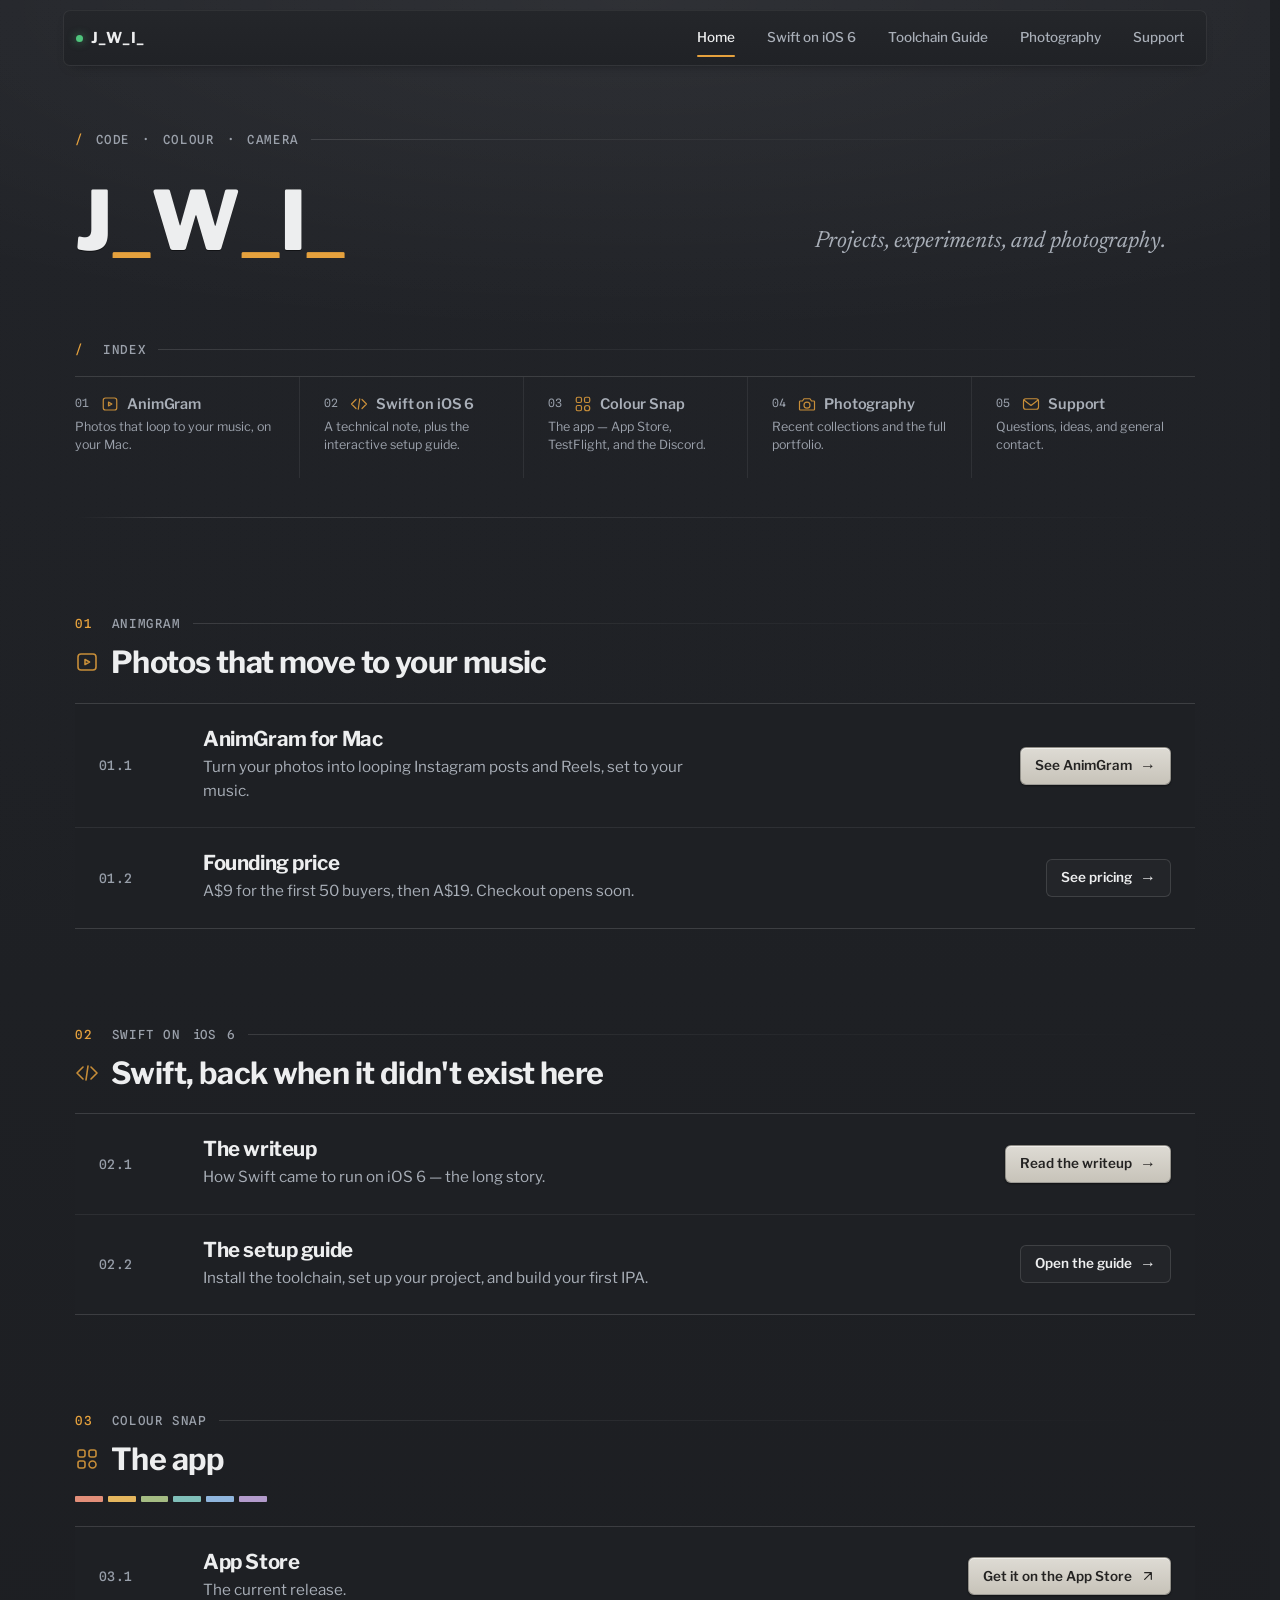
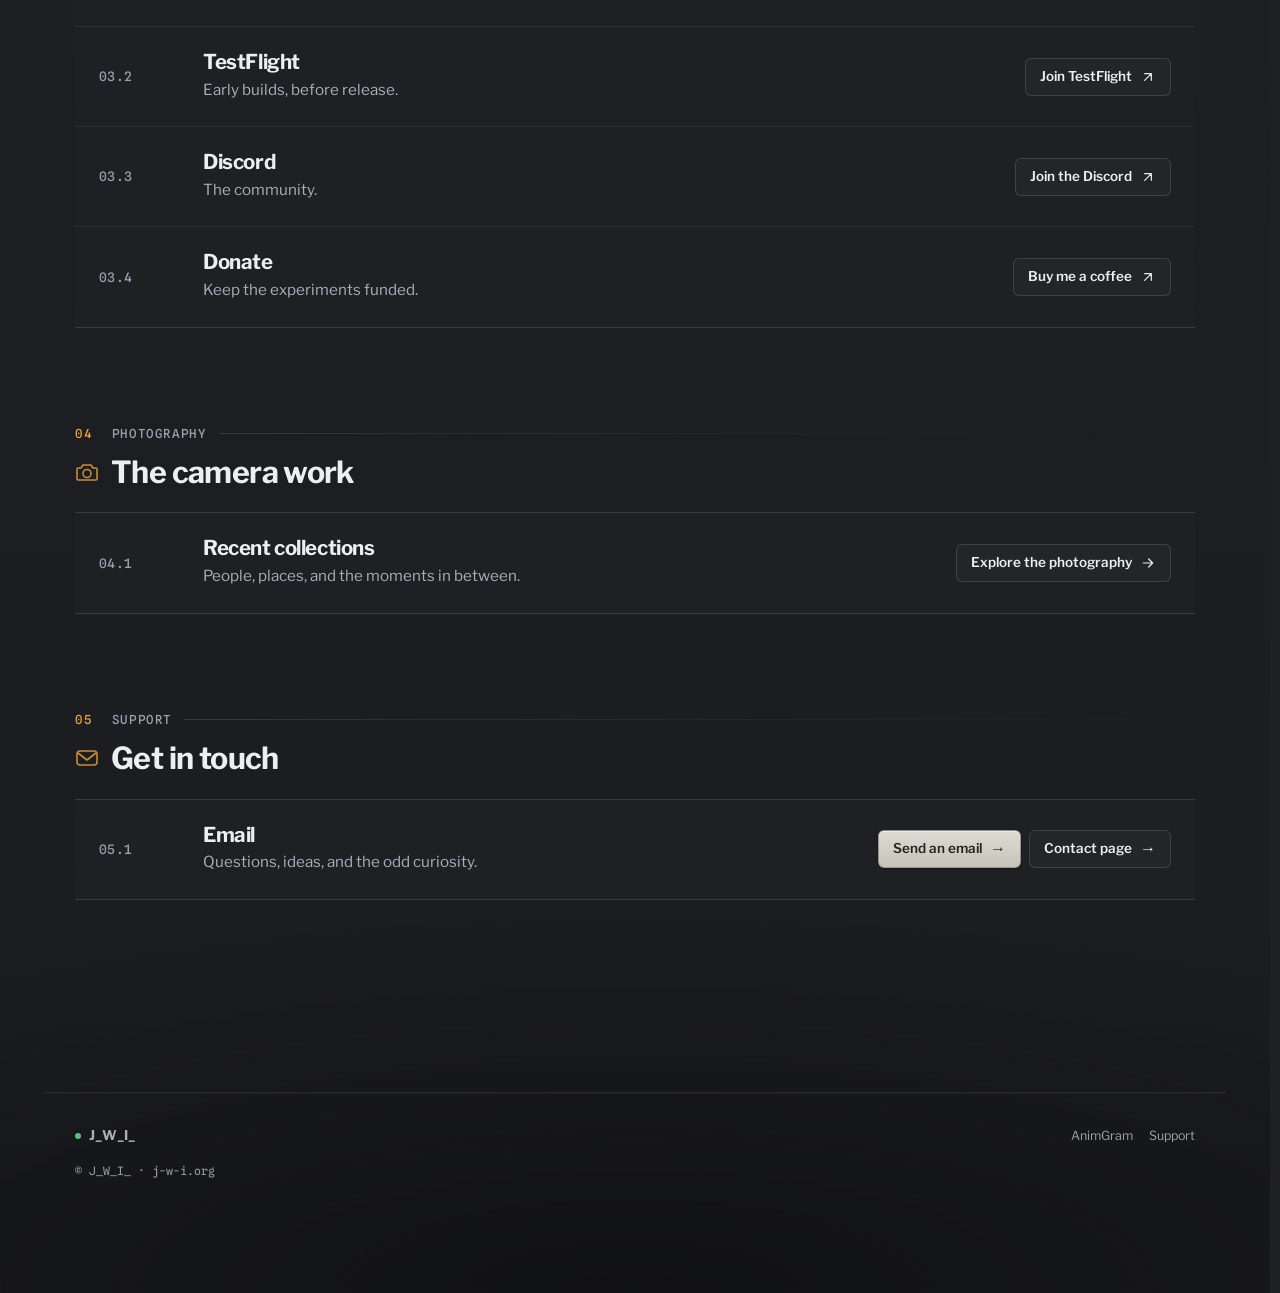
==== index.html @ 4fba9adb "Home: AnimGram leads the page (section 01, index strip, footer link); icons for home index, section " ====
<!DOCTYPE html>
<html lang="en">
<head>
  <meta charset="UTF-8">
  <meta name="viewport" content="width=device-width, initial-scale=1.0">
  <title>J_W_I_ — Projects, experiments, and photography</title>
  <meta name="description" content="J_W_I_ — projects, experiments, and photography. AnimGram, Swift on iOS 6, Colour Snap, and more.">
  <link rel="icon" href="assets/favicon.svg" type="image/svg+xml">
  <link rel="canonical" href="https://j-w-i.org/">
  <meta name="theme-color" content="#1e2024">
  <meta property="og:type" content="website">
  <meta property="og:site_name" content="J_W_I_">
  <meta property="og:title" content="J_W_I_ — Projects, experiments, and photography">
  <meta property="og:description" content="AnimGram, Swift on iOS 6, Colour Snap, and the camera work.">
  <meta property="og:url" content="https://j-w-i.org/">
  <meta name="twitter:card" content="summary">
  <meta name="twitter:title" content="J_W_I_ — Projects, experiments, and photography">
  <meta name="twitter:description" content="AnimGram, Swift on iOS 6, Colour Snap, and the camera work.">
  <link rel="preconnect" href="https://fonts.googleapis.com">
  <link rel="preconnect" href="https://fonts.gstatic.com" crossorigin>
  <link href="https://fonts.googleapis.com/css2?family=Libre+Franklin:wght@400;500;600;700;800&family=Newsreader:ital,opsz,wght@0,6..72,400;0,6..72,500;0,6..72,600;1,6..72,400&family=Spline+Sans+Mono:wght@400;500;600&display=swap" rel="stylesheet">
  <link rel="stylesheet" href="styles.css">
  <script src="site.js" defer></script>
</head>
<body class="page-dark page-home">
  <a class="skip-link" href="#main">Skip to content</a>
  <header class="masthead">
    <div class="mast-inner">
      <a class="brand" href="index.html"><span class="dot" aria-hidden="true"></span>J_W_I_</a>
      <nav class="nav" aria-label="Primary">
        <a href="index.html" aria-current="page">Home</a>
        <a href="swiftios6.html">Swift on iOS 6</a>
        <a href="swiftonios6guidepart1.html" aria-label="Toolchain Guide"><span class="nav-full">Toolchain Guide</span><span class="nav-short" aria-hidden="true">Guide</span></a>
        <a href="photography.html">Photography</a>
        <a href="support.html">Support</a>
      </nav>
    </div>
  </header>

  <main class="container" id="main">

    <section class="hero" aria-label="Introduction">
      <p class="hero-caption kicker reveal"><span class="tick" aria-hidden="true">/</span>Code <span aria-hidden="true">·</span> Colour <span aria-hidden="true">·</span> Camera</p>
      <div>
        <h1 class="hero-name" aria-label="J_W_I_"><span class="hero-glyph" aria-hidden="true">J</span><span class="hero-glyph u" aria-hidden="true">_</span><span class="hero-glyph" aria-hidden="true">W</span><span class="hero-glyph u" aria-hidden="true">_</span><span class="hero-glyph" aria-hidden="true">I</span><span class="hero-glyph u" aria-hidden="true">_</span></h1>
        <p class="hero-tagline reveal" data-delay="1">Projects, experiments, and photography.</p>
      </div>

      <nav class="toc" aria-label="On this page">
        <p class="kicker toc-title"><span class="tick" aria-hidden="true">/</span>Index</p>
        <div class="toc-list">
          <a href="#animgram">
            <span class="n">01</span>
            <span class="t"><svg class="index-icon" aria-hidden="true" focusable="false" width="18" height="18" viewBox="0 0 24 24" fill="none" stroke="currentColor" stroke-width="1.6" stroke-linecap="round" stroke-linejoin="round"><rect x="3" y="4" width="18" height="16" rx="3"/><path d="m10 9.5 4.5 2.5-4.5 2.5Z"/></svg>AnimGram</span>
            <span class="d">Photos that loop to your music, on your Mac.</span>
          </a>
          <a href="#swift">
            <span class="n">02</span>
            <span class="t"><svg class="index-icon" aria-hidden="true" focusable="false" width="18" height="18" viewBox="0 0 24 24" fill="none" stroke="currentColor" stroke-width="1.6" stroke-linecap="round" stroke-linejoin="round"><path d="m8 6-6 6 6 6m8-12 6 6-6 6m-3-13-2 14"/></svg>Swift on iOS 6</span>
            <span class="d">A technical note, plus the interactive setup guide.</span>
          </a>
          <a href="#snap">
            <span class="n">03</span>
            <span class="t"><svg class="index-icon" aria-hidden="true" focusable="false" width="18" height="18" viewBox="0 0 24 24" fill="none" stroke="currentColor" stroke-width="1.6" stroke-linecap="round" stroke-linejoin="round"><rect x="3" y="3" width="7" height="7" rx="2"/><rect x="14" y="3" width="7" height="7" rx="2"/><rect x="3" y="14" width="7" height="7" rx="2"/><circle cx="17.5" cy="17.5" r="3.5"/></svg>Colour Snap</span>
            <span class="d">The app — App Store, TestFlight, and the Discord.</span>
          </a>
          <a href="#photo">
            <span class="n">04</span>
            <span class="t"><svg class="index-icon" aria-hidden="true" focusable="false" width="18" height="18" viewBox="0 0 24 24" fill="none" stroke="currentColor" stroke-width="1.6" stroke-linecap="round" stroke-linejoin="round"><path d="M8 5 6 8H3a1 1 0 0 0-1 1v10a1 1 0 0 0 1 1h18a1 1 0 0 0 1-1V9a1 1 0 0 0-1-1h-3l-2-3Z"/><circle cx="12" cy="13.5" r="4"/></svg>Photography</span>
            <span class="d">Recent collections and the full portfolio.</span>
          </a>
          <a href="#support">
            <span class="n">05</span>
            <span class="t"><svg class="index-icon" aria-hidden="true" focusable="false" width="18" height="18" viewBox="0 0 24 24" fill="none" stroke="currentColor" stroke-width="1.6" stroke-linecap="round" stroke-linejoin="round"><rect x="2" y="5" width="20" height="14" rx="3"/><path d="m3 7 9 7 9-7"/></svg>Support</span>
            <span class="d">Questions, ideas, and general contact.</span>
          </a>
        </div>
      </nav>
    </section>

    <section class="section" id="animgram">
      <div class="section-head home-arrival">
        <span class="kicker"><span class="tick" aria-hidden="true">01</span>AnimGram</span>
        <h2 class="section-title"><svg class="section-icon" aria-hidden="true" focusable="false" width="24" height="24" viewBox="0 0 24 24" fill="none" stroke="currentColor" stroke-width="1.6" stroke-linecap="round" stroke-linejoin="round"><rect x="3" y="4" width="18" height="16" rx="3"/><path d="m10 9.5 4.5 2.5-4.5 2.5Z"/></svg>Photos that move to your music</h2>
      </div>
      <div class="index">
        <div class="index-row fade-io">
          <span class="index-num" aria-hidden="true">01.1</span>
          <div>
            <h3 class="index-title">AnimGram for Mac</h3>
            <p class="index-desc">Turn your photos into looping Instagram posts and Reels, set to your music.</p>
          </div>
          <div class="index-links">
            <a class="btn btn-primary" href="animgram/"><span class="btn-label">See AnimGram</span><span class="action-arrow" aria-hidden="true">→</span></a>
          </div>
        </div>
        <div class="index-row fade-io">
          <span class="index-num" aria-hidden="true">01.2</span>
          <div>
            <h3 class="index-title">Founding price</h3>
            <p class="index-desc">A$9 for the first 50 buyers, then A$19. Checkout opens soon.</p>
          </div>
          <div class="index-links">
            <a class="btn btn-ghost" href="animgram/#price"><span class="btn-label">See pricing</span><span class="action-arrow" aria-hidden="true">→</span></a>
          </div>
        </div>
      </div>
    </section>

    <section class="section" id="swift">
      <div class="section-head home-arrival">
        <span class="kicker"><span class="tick" aria-hidden="true">02</span>Swift on <span class="lc">iOS</span> 6</span>
        <h2 class="section-title"><svg class="section-icon" aria-hidden="true" focusable="false" width="24" height="24" viewBox="0 0 24 24" fill="none" stroke="currentColor" stroke-width="1.6" stroke-linecap="round" stroke-linejoin="round"><path d="m8 6-6 6 6 6m8-12 6 6-6 6m-3-13-2 14"/></svg>Swift, back when it didn't exist here</h2>
      </div>
      <div class="index">
        <div class="index-row fade-io">
          <span class="index-num" aria-hidden="true">02.1</span>
          <div>
            <h3 class="index-title">The writeup</h3>
            <p class="index-desc">How Swift came to run on iOS 6 — the long story.</p>
          </div>
          <div class="index-links">
            <a class="btn btn-primary" href="swiftios6.html"><span class="btn-label">Read the writeup</span><span class="action-arrow" aria-hidden="true">→</span></a>
          </div>
        </div>
        <div class="index-row fade-io">
          <span class="index-num" aria-hidden="true">02.2</span>
          <div>
            <h3 class="index-title">The setup guide</h3>
            <p class="index-desc">Install the toolchain, set up your project, and build your first IPA.</p>
          </div>
          <div class="index-links">
            <a class="btn btn-ghost" href="swiftonios6guidepart1.html"><span class="btn-label">Open the guide</span><span class="action-arrow" aria-hidden="true">→</span></a>
          </div>
        </div>
      </div>
    </section>

    <section class="section" id="snap">
      <div class="section-head home-arrival">
        <span class="kicker"><span class="tick" aria-hidden="true">03</span>Colour Snap</span>
        <h2 class="section-title"><svg class="section-icon" aria-hidden="true" focusable="false" width="24" height="24" viewBox="0 0 24 24" fill="none" stroke="currentColor" stroke-width="1.6" stroke-linecap="round" stroke-linejoin="round"><rect x="3" y="3" width="7" height="7" rx="2"/><rect x="14" y="3" width="7" height="7" rx="2"/><rect x="3" y="14" width="7" height="7" rx="2"/><circle cx="17.5" cy="17.5" r="3.5"/></svg>The app</h2>
        <div class="colour-study" aria-hidden="true"><span></span><span></span><span></span><span></span><span></span><span></span></div>
      </div>
      <div class="index">
        <div class="index-row fade-io">
          <span class="index-num" aria-hidden="true">03.1</span>
          <div>
            <h3 class="index-title">App Store</h3>
            <p class="index-desc">The current release.</p>
          </div>
          <div class="index-links">
            <a class="btn btn-primary" href="https://apps.apple.com/us/app/colour-snap/id6747701369" target="_blank" rel="noopener"><span class="btn-label">Get it on the App Store</span><svg class="action-arrow" aria-hidden="true" focusable="false" width="16" height="16" viewBox="0 0 24 24" fill="none" stroke="currentColor" stroke-width="1.8" stroke-linecap="round" stroke-linejoin="round"><path d="M7 17 17 7M7 7h10v10"/></svg></a>
          </div>
        </div>
        <div class="index-row fade-io">
          <span class="index-num" aria-hidden="true">03.2</span>
          <div>
            <h3 class="index-title">TestFlight</h3>
            <p class="index-desc">Early builds, before release.</p>
          </div>
          <div class="index-links">
            <a class="btn btn-ghost" href="https://testflight.apple.com/join/xKY2rMdC" target="_blank" rel="noopener"><span class="btn-label">Join TestFlight</span><svg class="action-arrow" aria-hidden="true" focusable="false" width="16" height="16" viewBox="0 0 24 24" fill="none" stroke="currentColor" stroke-width="1.8" stroke-linecap="round" stroke-linejoin="round"><path d="M7 17 17 7M7 7h10v10"/></svg></a>
          </div>
        </div>
        <div class="index-row fade-io">
          <span class="index-num" aria-hidden="true">03.3</span>
          <div>
            <h3 class="index-title">Discord</h3>
            <p class="index-desc">The community.</p>
          </div>
          <div class="index-links">
            <a class="btn btn-ghost" href="https://discord.gg/uKdgNmTAnP" target="_blank" rel="noopener"><span class="btn-label">Join the Discord</span><svg class="action-arrow" aria-hidden="true" focusable="false" width="16" height="16" viewBox="0 0 24 24" fill="none" stroke="currentColor" stroke-width="1.8" stroke-linecap="round" stroke-linejoin="round"><path d="M7 17 17 7M7 7h10v10"/></svg></a>
          </div>
        </div>
        <div class="index-row fade-io">
          <span class="index-num" aria-hidden="true">03.4</span>
          <div>
            <h3 class="index-title">Donate</h3>
            <p class="index-desc">Keep the experiments funded.</p>
          </div>
          <div class="index-links">
            <a class="btn btn-ghost" href="https://ko-fi.com/jwi" target="_blank" rel="noopener"><span class="btn-label">Buy me a coffee</span><svg class="action-arrow" aria-hidden="true" focusable="false" width="16" height="16" viewBox="0 0 24 24" fill="none" stroke="currentColor" stroke-width="1.8" stroke-linecap="round" stroke-linejoin="round"><path d="M7 17 17 7M7 7h10v10"/></svg></a>
          </div>
        </div>
      </div>
    </section>

    <section class="section" id="photo">
      <div class="section-head home-arrival">
        <span class="kicker"><span class="tick" aria-hidden="true">04</span>Photography</span>
        <h2 class="section-title"><svg class="section-icon" aria-hidden="true" focusable="false" width="24" height="24" viewBox="0 0 24 24" fill="none" stroke="currentColor" stroke-width="1.6" stroke-linecap="round" stroke-linejoin="round"><path d="M8 5 6 8H3a1 1 0 0 0-1 1v10a1 1 0 0 0 1 1h18a1 1 0 0 0 1-1V9a1 1 0 0 0-1-1h-3l-2-3Z"/><circle cx="12" cy="13.5" r="4"/></svg>The camera work</h2>
      </div>
      <div class="index">
        <div class="index-row fade-io">
          <span class="index-num" aria-hidden="true">04.1</span>
          <div>
            <h3 class="index-title">Recent collections</h3>
            <p class="index-desc">People, places, and the moments in between.</p>
          </div>
          <div class="index-links">
            <a class="btn btn-ghost" href="photography.html"><span class="btn-label">Explore the photography</span><svg class="action-arrow" aria-hidden="true" focusable="false" width="16" height="16" viewBox="0 0 24 24" fill="none" stroke="currentColor" stroke-width="1.8" stroke-linecap="round" stroke-linejoin="round"><path d="M5 12h14m-6-6 6 6-6 6"/></svg></a>
          </div>
        </div>
      </div>
    </section>

    <section class="section" id="support">
      <div class="section-head home-arrival">
        <span class="kicker"><span class="tick" aria-hidden="true">05</span>Support</span>
        <h2 class="section-title"><svg class="section-icon" aria-hidden="true" focusable="false" width="24" height="24" viewBox="0 0 24 24" fill="none" stroke="currentColor" stroke-width="1.6" stroke-linecap="round" stroke-linejoin="round"><rect x="2" y="5" width="20" height="14" rx="3"/><path d="m3 7 9 7 9-7"/></svg>Get in touch</h2>
      </div>
      <div class="index">
        <div class="index-row fade-io">
          <span class="index-num" aria-hidden="true">05.1</span>
          <div>
            <h3 class="index-title">Email</h3>
            <p class="index-desc">Questions, ideas, and the odd curiosity.</p>
          </div>
          <div class="index-links">
            <a class="btn btn-primary" href="mailto:jwideveloper@icloud.com"><span class="btn-label">Send an email</span><span class="action-arrow" aria-hidden="true">→</span></a>
            <a class="btn btn-ghost" href="support.html"><span class="btn-label">Contact page</span><span class="action-arrow" aria-hidden="true">→</span></a>
          </div>
        </div>
      </div>
    </section>

  </main>

  <footer class="site-foot">
    <div class="container foot-inner home-arrival">
      <a class="foot-brand" href="index.html"><span class="dot" aria-hidden="true"></span>J_W_I_</a>
      <span class="foot-links">
        <a href="animgram/">AnimGram</a>
        <a href="support.html">Support</a>
      </span>
      <span class="foot-copy">© J_W_I_ · j-w-i.org</span>
    </div>
  </footer>
</body>
</html>
---- styles.css ----
/* ============================================================
   J_W_I_ — "Softly-lit graphite" design system
   A physical-but-contemporary interface language: matte
   machined surfaces under a single soft top light, one warm
   accent, quiet steel links, and a dark warm "sheet" material for long reading.
   Depth comes from light logic, not texture cosplay.
   ============================================================ */

/* ----------------------------- tokens ----------------------------- */
:root {
  /* the site is dark-only: declare it so the UA paints native scrollbars,
     form controls, placeholder text and the canvas dark instead of light */
  color-scheme: dark;

  /* materials — warm graphite chassis */
  --bg-0: #17181b;        /* deepest: code screens */
  --bg-1: #1e2024;        /* page background */
  --surface-0: #24262b;   /* raised panel */
  --surface-1: #2a2d33;   /* raised + hover */
  --surface-2: #31353c;   /* raised, strong hover */
  --inset-0: #1a1b1f;     /* recessed well */

  /* dark warm sheet (reading material) */
  --sheet: #262329;
  --sheet-hi: #2b2830;
  --sheet-ink: #e9e6de;
  --sheet-ink-soft: #aaa49a;
  --sheet-ink-faint: #948e84;
  --sheet-line: rgba(255, 255, 255, 0.08);

  /* lines & grooves */
  --line: rgba(255, 255, 255, 0.07);
  --line-strong: rgba(255, 255, 255, 0.13);
  --edge-hi: rgba(255, 255, 255, 0.055);  /* machined top edge */
  --edge-hi-strong: rgba(255, 255, 255, 0.1);

  /* ink */
  --ink-0: #edeeef;
  --ink-1: #a9afb8;
  --ink-2: #9ba1ab;
  --ink-3: #989faa;

  /* accents */
  --accent: #e5a13d;
  --accent-hi: #f0b45c;
  --accent-lo: #c9862a;
  --accent-ink: #221503;
  --accent-dim: rgba(229, 161, 61, 0.14);

  /* Cool steel for links and focus; warm silver for the main action. */
  --blue: #9aaec3;
  --blue-hi: #bbc8d6;
  --blue-lo: #8198b0;
  --blue-ink: #132338;
  --blue-dim: rgba(154, 174, 195, 0.13);
  --blue-line: rgba(154, 174, 195, 0.32);
  --action: #c7c3b9;
  --action-hi: #dedbd4;
  --action-hover: #eeeae3;
  --action-lo: #b1aca2;
  --action-ink: #242322;

  --green: #4fc47c;
  --green-dim: rgba(79, 196, 124, 0.16);
  --green-ink: #0d2314;
  --red: #e05a52;

  /* code tokens */
  --tok: #c9ced6;
  --tok-kw: #e58b5a;
  --tok-type: #8cb8e8;
  --tok-str: #a6c78b;
  --tok-num: #d9b36a;
  --tok-com: #7c8798;

  /* elevation — one light source, from above. Shadows stay tight and grounded:
     a 1px contact shadow for edge definition, plus one soft ambient shadow for
     the few surfaces that genuinely float. No coloured halos. */
  --elev-1:
    inset 0 1px 0 var(--edge-hi),
    0 1px 2px rgba(0, 0, 0, 0.38);
  --elev-2:
    inset 0 1px 0 var(--edge-hi-strong),
    0 1px 2px rgba(0, 0, 0, 0.45),
    0 12px 28px -18px rgba(0, 0, 0, 0.75);
  --press:
    inset 0 2px 5px rgba(0, 0, 0, 0.5),
    inset 0 -1px 0 rgba(255, 255, 255, 0.03);
  --inset-1:
    inset 0 2px 8px rgba(0, 0, 0, 0.45),
    inset 0 -1px 0 rgba(255, 255, 255, 0.04);
  --inset-screen:
    inset 0 2px 10px rgba(0, 0, 0, 0.6),
    inset 0 0 0 1px rgba(255, 255, 255, 0.04),
    0 1px 0 rgba(255, 255, 255, 0.05);
  --shadow-sheet:
    inset 0 1px 0 rgba(255, 255, 255, 0.05),
    0 1px 2px rgba(0, 0, 0, 0.4),
    0 28px 60px -28px rgba(0, 0, 0, 0.8);
  --elev-3:
    inset 0 1px 0 var(--edge-hi-strong),
    0 1px 3px rgba(0, 0, 0, 0.5),
    0 32px 64px -28px rgba(0, 0, 0, 0.82);

  /* a hairline that dissolves to the right — ties a legend to its section
     without drawing a hard rule across the whole page */
  --rule-fade: linear-gradient(90deg, var(--line-strong) 0, var(--line) 24%, rgba(255, 255, 255, 0) 100%);

  /* radii — a tight, deliberate scale. Controls and cards sit at 6, containers
     at 8–10, and only the reading sheet and the lightbox earn 12. Nothing is a
     pill and nothing rounds merely to feel friendly; the geometry is meant to
     read as machined stock with softened edges, not as bubbles. */
  --r-s: 4px;        /* ticks, chips, inline code */
  --r-m: 6px;        /* cards, controls, list frames, code figures */
  --r-l: 10px;       /* large panels */
  --r-xl: 12px;      /* the reading sheet, the lightbox */
  --r-control: 6px;  /* the working control radius */

  /* type */
  --font-display: "Libre Franklin", "Helvetica Neue", Helvetica, Arial, sans-serif;
  --font-body: "Libre Franklin", "Helvetica Neue", Helvetica, Arial, sans-serif;
  --font-serif: "Newsreader", "Iowan Old Style", Georgia, serif;
  --font-mono: "Spline Sans Mono", Menlo, Consolas, "Liberation Mono", monospace;

  /* scale (rem) — the display sizes are deliberately restrained: hierarchy here
     comes from weight, tracking and position as much as from size, and a page
     of oversized headings is the fastest way to look generated. */
  --t-xs: 0.78rem;   /* 12.5 labels */
  --t-sm: 0.85rem;   /* 13.5 */
  --t-md: 0.95rem;   /* 15.2 */
  --t-lg: 1.08rem;   /* 17.3 */
  --t-xl: 1.25rem;   /* 20 lede */
  --t-2xl: 1.7rem;   /* 27.2 section title */
  --t-3xl: 2.2rem;   /* 35.2 */
  --t-4xl: 2.9rem;   /* 46.4 page title */
  --t-display: clamp(3.2rem, 7.4vw, 5.1rem);  /* wordmark */

  /* tracking — the floor is -0.04em */
  --track-display: -0.038em;
  --track-title: -0.02em;
  --track-label: 0.13em;

  /* control geometry — one height and one radius for every working control
     (28px is the macOS "small" control size, used for the code-bar copy) */
  --h-control: 38px;
  --h-control-sm: 28px;

  /* spacing */
  --s-1: 4px;
  --s-2: 8px;
  --s-3: 12px;
  --s-4: 16px;
  --s-5: 24px;
  --s-6: 32px;
  --s-7: 48px;
  --s-8: 64px;
  --s-9: 96px;

  /* layout */
  --w-max: 1120px;
  --w-prose: 68ch;
  --w-prose-narrow: 60ch;
  --pad: clamp(20px, 5vw, 44px);
  --mast-h: 71px; /* site.js measures the fractional header height + resting
                    top margin, so the fixed guide meets the header exactly. */

  /* motion — expo-out: quick to leave, long soft settle. One authored curve,
     plus a fast duration for anything that answers a pointer. */
  --ease: cubic-bezier(0.16, 1, 0.3, 1);
  --ease-in-out: cubic-bezier(0.65, 0, 0.35, 1);
  --t-press: 90ms;
  --t-fast: 140ms;
  --t-med: 240ms;
  --t-slow: 460ms;
}

/* ----------------------------- base ----------------------------- */
*,
*::before,
*::after {
  box-sizing: border-box;
}

html {
  scroll-behavior: smooth;
  /* A scrollable article and a locked guide use the same viewport width. */
  scrollbar-gutter: stable;
  -webkit-text-size-adjust: 100%;
  /* The page's own scrollbar is part of the surface too — same graphite thumb
     as the code screens, inset so it reads as a groove rather than a slab.
     (The UA default belongs to no design system.) */
  scrollbar-width: thin;
  scrollbar-color: var(--surface-2) transparent;
}

html::-webkit-scrollbar {
  width: 12px;
  height: 12px;
}

html::-webkit-scrollbar-track {
  background: transparent;
}

html::-webkit-scrollbar-thumb {
  background: var(--surface-2);
  background-clip: padding-box;
  border: 3px solid transparent;
  border-radius: 99px;
}

html::-webkit-scrollbar-thumb:hover {
  background: #3d424b;
  background-clip: padding-box;
}

body {
  margin: 0;
  padding: 0 var(--pad) clamp(48px, 7vw, 80px);
  font-family: var(--font-body);
  font-size: 16px;
  line-height: 1.6;
  color: var(--ink-0);
  background:
    radial-gradient(120% 480px at 50% 0%, rgba(255, 255, 255, 0.06), rgba(255, 255, 255, 0) 70%),
    radial-gradient(140% 560px at 50% 100%, rgba(0, 0, 0, 0.4), rgba(0, 0, 0, 0) 70%),
    linear-gradient(180deg, #222429 0%, var(--bg-1) 34%, #1b1c20 100%);
  background-color: var(--bg-1);
  /* a column that fills the viewport so the footer ends at the bottom edge on
     short pages instead of floating above a band of empty background */
  display: flex;
  flex-direction: column;
  min-height: 100vh;
  -webkit-font-smoothing: antialiased;
  text-rendering: optimizeLegibility;
  caret-color: var(--accent);
}

.masthead,
footer.site-foot {
  flex: none;
}

main {
  flex: 1 0 auto;
}

/* fine brushed grain — barely there, fixed with the body */
body::before {
  content: "";
  position: fixed;
  inset: 0;
  z-index: 0;
  pointer-events: none;
  opacity: 0.45;
  background: repeating-linear-gradient(90deg,
    rgba(255, 255, 255, 0.008) 0,
    rgba(255, 255, 255, 0.008) 1px,
    transparent 1px,
    transparent 3px);
}

main,
footer.site-foot {
  position: relative;
  z-index: 1;
}

::selection {
  background: rgba(229, 161, 61, 0.32);
  color: #fff;
}

a {
  color: var(--accent-hi);
  text-decoration: none;
  /* browser surfaces: when a link does carry an underline it is set against
     the type instead of left at the UA's default offset/thickness */
  text-underline-offset: 0.18em;
  text-decoration-thickness: 0.06em;
  transition:
    color var(--t-fast) var(--ease),
    text-decoration-color var(--t-fast) var(--ease);
}

a:hover {
  color: var(--accent);
}

:focus-visible {
  outline: 2px solid var(--blue);
  outline-offset: 2px;
}

/* Keyboard bypass block: the masthead puts four links ahead of every page's
   content, so the first Tab offers a way past them (WCAG 2.4.1). Hidden until
   focused, then it rides above the sticky masthead. */
.skip-link {
  position: fixed;
  top: 8px;
  left: 50%;
  z-index: 60;                     /* over .masthead (50) */
  display: inline-flex;
  align-items: center;
  min-height: var(--h-control);
  padding: 0 14px;
  font-family: var(--font-display);
  font-size: 13.5px;
  font-weight: 600;
  color: var(--blue-ink);
  background: linear-gradient(180deg, var(--blue-hi), var(--blue));
  border: 1px solid rgba(19, 35, 56, 0.35);
  border-radius: var(--r-control);
  box-shadow: 0 8px 20px -10px rgba(0, 0, 0, 0.7);
  transform: translate(-50%, -180%);
  transition: transform var(--t-med) var(--ease);
}

.skip-link:focus {
  transform: translate(-50%, 0);
}

h1, h2, h3, h4 {
  font-family: var(--font-display);
  font-weight: 700;
  line-height: 1.12;
  letter-spacing: var(--track-title);
  margin: 0;
  text-wrap: balance;
}

/* Instrument numerals. Every number on the site — index rows, step badges,
   progress, table figures, the wordmark's underscore ticks — sits in a fixed
   cell, so counts read as measurement instead of as text. */
.index-num,
.toc .n,
.step-badge,
.wiz-progress,
.os-ver,
.dl-src,
.foot-copy,
.data-table td,
.data-table th,
.kicker .tick,
#wiz-next .btn-ic {
  font-variant-numeric: tabular-nums;
}

p {
  margin: 0;
}

img {
  max-width: 100%;
  height: auto;
}

button {
  font: inherit;
  cursor: pointer;
}

code, pre, kbd {
  font-family: var(--font-mono);
}

/* ----------------------------- layout ----------------------------- */
.container {
  width: 100%;
  max-width: var(--w-max);
  margin-inline: auto;
}

.section {
  margin-block: var(--s-9);
}

/* Anchor links clear the actual sticky masthead, including its resting inset.
   Native hash navigation keeps history, keyboard behavior and smooth scrolling. */
.page-home .section { scroll-margin-top: calc(var(--mast-h) + 20px); }

.section:first-of-type {
  margin-block-start: var(--s-8);
}

.section-head {
  display: grid;
  gap: var(--s-3);
  margin-block-end: var(--s-5);
  min-width: 0;
}

/* The legend rides a hairline that runs to the edge of the column, and the
   heading carries the display weight underneath it. That turns the label from
   an eyebrow floating above a title into the rule's own caption — the device
   the rest of the chassis already uses. */
.section-head .kicker,
.page-head .kicker {
  display: flex;
  align-items: center;
  gap: var(--s-3);
  min-width: 0;
}

.section-head .kicker::after,
.page-head .kicker::after {
  content: "";
  flex: 1;
  min-width: 0;
  height: 1px;
  background: var(--rule-fade);
}

.section-title {
  font-size: clamp(1.5rem, 2.6vw, 1.9rem);
  letter-spacing: var(--track-title);
  line-height: 1.08;
  /* at ~160px effective width a single word is wider than the column; break it
     rather than pushing the page sideways (inert at real widths >= 320) */
  overflow-wrap: break-word;
  min-width: 0;
}

.kicker {
  font-family: var(--font-mono);
  font-size: var(--t-xs);
  font-weight: 500;
  letter-spacing: var(--track-label);
  text-transform: uppercase;
  color: var(--ink-2);
  min-width: 0;
  overflow-wrap: break-word;
}

@media (max-width: 640px) {
  .section-head {
    gap: var(--s-2);
  }
}

.kicker .tick {
  color: var(--accent);
  margin-inline-end: 0.6em;
}

/* The kicker is uppercased mono, which turns the product names into "IOS" and
   "MACOS". Wrap a wordmark in .lc to keep its real casing inside the line. */
.kicker .lc {
  text-transform: none;
  letter-spacing: 0.04em;
}

/* page title block (non-home pages) */
.page-head {
  display: grid;
  gap: var(--s-3);
  margin-block: var(--s-5) var(--s-6);
  margin-inline: auto;
  max-width: 52rem;   /* shares the sheet's measure so the two align */
}

.page-head h1 {
  font-size: clamp(2.1rem, 5.4vw, var(--t-4xl));
  font-weight: 800;
  letter-spacing: var(--track-display);
  line-height: 1.02;
}

.page-head .lede {
  font-family: var(--font-serif);
  font-size: clamp(1.2rem, 2.2vw, 1.45rem);
  line-height: 1.5;
  color: var(--ink-1);
  max-width: 56ch;
}

/* ----------------------------- masthead ----------------------------- */
.masthead {
  position: sticky;
  top: 10px;
  margin-block-start: 10px;
  z-index: 50;
  width: calc(100% + 24px);
  max-width: calc(var(--w-max) + 24px);
  align-self: center;
  padding-inline: 12px;
  border: 1px solid var(--line);
  border-radius: 7px;
  background: linear-gradient(180deg, #24262a, #202226);
  box-shadow: 0 5px 14px -10px rgba(0, 0, 0, 0.7);
  transition: box-shadow var(--t-med) var(--ease);
}

/* once it is pinned it sits above the page and should say so */
.masthead.is-stuck {
  box-shadow: 0 7px 18px -10px rgba(0, 0, 0, 0.75);
}

.mast-inner {
  display: flex;
  align-items: center;
  gap: var(--s-6);
  height: 54px;
  max-width: var(--w-max);
  margin-inline: auto;
  /* Desktop gutters belong to .masthead; mobile gutters belong to the
     stacked inner layout and its navigation scroller. */
  padding-inline: 0;
}

.brand {
  display: inline-flex;
  align-items: center;
  gap: var(--s-2);
  font-weight: 700;
  font-size: 15px;
  letter-spacing: 0.01em;
  color: var(--ink-0);
  white-space: nowrap;
  flex-shrink: 0;
}

.brand:hover {
  color: var(--ink-0);
}

.brand .dot {
  width: 7px;
  height: 7px;
  border-radius: 50%;
  background: var(--green);
  box-shadow: 0 0 8px rgba(79, 196, 124, 0.55);
}

.nav {
  display: flex;
  align-items: center;
  gap: 12px;
  margin-inline-start: auto;
}
.nav-short { display: none; }

.nav a {
  position: relative;
  font-size: 13.5px;
  font-weight: 500;
  color: var(--ink-1);
  padding: 8px 10px;
  transition: color var(--t-fast) var(--ease);
  white-space: nowrap;
}

/* one underline serves both states: it grows from the centre on hover and is
   simply already there on the current page */
.nav a::after {
  content: "";
  position: absolute;
  left: 10px;
  right: 10px;
  bottom: 0;
  height: 2px;
  border-radius: 1px;
  background: var(--line-strong);
  transform: scaleX(0);
  transition:
    transform var(--t-fast) var(--ease),
    background var(--t-fast) var(--ease);
}

.nav a:is(:hover, :focus-visible)::after {
  transform: scaleX(1);
}

.nav a:hover {
  color: var(--ink-0);
}

.nav a[aria-current="page"] {
  color: var(--ink-0);
}

.nav a[aria-current="page"]::after {
  transform: none;
  background: var(--accent);
}

/* mobile: second row, scrolls horizontally */
@media (max-width: 719px) {
  .nav-full { display: none; }
  .nav-short { display: inline; }
  .masthead { padding-inline: 0; }
  .mast-inner {
    flex-direction: column;
    align-items: stretch;
    gap: 0;
    height: auto;
    padding-block: 8px 6px;
    /* the nav below pulls out by the same amount to run edge to edge */
    padding-inline: 12px;
  }

  .brand {
    justify-content: center;
  }

  .nav {
    margin-inline: -12px;
    margin-block-start: 6px;
    justify-content: safe center;
    overflow-x: auto;
    /* tightened so the row fits phones from ~375px up; below that it
     * scrolls with the edge fades as the cue */
    gap: 4px;
    padding-inline: 8px;
    scrollbar-width: none;
    -webkit-overflow-scrolling: touch;
    /* clipped links visibly dissolve at the edges, hinting the row scrolls */
    -webkit-mask-image: linear-gradient(90deg, transparent, #000 16px, #000 calc(100% - 24px), transparent);
    mask-image: linear-gradient(90deg, transparent, #000 16px, #000 calc(100% - 24px), transparent);
  }

  .nav::-webkit-scrollbar {
    display: none;
  }

  .nav a {
    display: flex;
    align-items: center;
    min-height: 44px;
    padding: 10px 4px;
    font-size: 12px;
  }
  .nav a::after { left: 4px; right: 4px; bottom: 4px; }
}

/* ----------------------------- photography ----------------------------- */
.page-photography .page-head { max-width: none; }
.photo-collection { margin-block-end: 0; }
.page-photography .site-foot { margin-block-start: 32px; }
.photo-section-head {
  display: flex;
  justify-content: space-between;
  align-items: center;
  gap: 16px;
  padding-block: 16px;
  border-block-start: 1px solid var(--line);
}
.photo-hint { font-size: 12px; color: var(--ink-2); }
.photo-grid {
  display: grid;
  grid-template-columns: repeat(3, minmax(0, 1fr));
  align-items: start;
  gap: clamp(20px, 3vw, 32px);
}
.photo-album { min-width: 0; }
.photo-link { display: block; color: var(--ink-0); }
.photo-link:hover { color: var(--ink-0); }
.photo-cover {
  position: relative;
  aspect-ratio: 4 / 5;
  overflow: hidden;
  border-radius: 3px;
  background: var(--bg-0);
}
.photo-cover img {
  display: block;
  width: 100%;
  height: 100%;
  object-fit: cover;
  object-position: 50% 35%;
}
.photo-unavailable { display: none; }
.photo-cover.is-unavailable img { display: none; }
.photo-cover.is-unavailable .photo-unavailable {
  display: grid;
  place-items: center;
  position: absolute;
  inset: 0;
  color: var(--ink-2);
  font-size: 13px;
}
.photo-caption {
  display: grid;
  grid-template-columns: auto minmax(0, 1fr) auto;
  align-items: start;
  gap: 12px;
  padding-block: 20px 16px;
  min-height: 88px;
}
.photo-caption h2 {
  font-size: clamp(17px, 1.6vw, 21px);
  line-height: 1.35;
  letter-spacing: var(--track-title);
  overflow-wrap: anywhere;
}
.photo-number { font: 11px/1.9 var(--font-mono); color: var(--ink-3); }
.photo-caption .action-arrow { margin-block-start: 3px; color: var(--ink-2); }
.photo-details { border-block: 1px solid var(--line); }
.photo-details summary {
  display: flex;
  align-items: center;
  justify-content: space-between;
  gap: 12px;
  min-height: 44px;
  padding-block: 10px;
  font-size: 12.5px;
  color: var(--ink-1);
  cursor: pointer;
  list-style: none;
}
.photo-details summary::-webkit-details-marker { display: none; }
.photo-details summary:hover { color: var(--ink-0); }
.photo-details[open] summary svg { transform: rotate(180deg); }
.photo-details summary[aria-expanded="false"] svg { transform: none; }
.photo-detail-body { padding-block: 4px 16px; }
.photo-detail-body dl { margin: 0; }
.photo-detail-body dl > div {
  display: grid;
  grid-template-columns: minmax(0, 1fr) minmax(0, 1.5fr);
  gap: 12px;
  padding-block: 7px;
  font-size: 12px;
  line-height: 1.5;
}
.photo-detail-body dt { color: var(--ink-2); }
.photo-detail-body dd { margin: 0; color: var(--ink-0); overflow-wrap: anywhere; }
.photo-source { display: inline-flex; align-items: center; gap: 8px; min-height: 44px; font-size: 12.5px; color: var(--blue); }
.photo-endnote {
  display: flex;
  align-items: center;
  justify-content: space-between;
  flex-wrap: wrap;
  gap: 16px;
  padding-block: 24px;
  margin-block-start: 32px;
  border-block-start: 1px solid var(--line);
}
.photo-endnote p { color: var(--ink-2); font-size: 14px; }
@media (min-width: 600px) and (max-width: 899px) {
  .photo-grid { grid-template-columns: repeat(2, minmax(0, 1fr)); }
}
@media (max-width: 599px) {
  .photo-grid { grid-template-columns: minmax(0, 1fr); gap: 32px; }
  .photo-hint { display: none; }
  .photo-cover { aspect-ratio: 1; }
  .photo-caption h2 { font-size: 20px; }
  .photo-caption { min-height: 0; }
}
@media (prefers-reduced-motion: no-preference) {
  .photo-cover img { transition: transform 550ms var(--ease); }
  .photo-link:is(:hover, :focus-visible) img { transform: scale(1.025); }
  .photo-link:is(:hover, :focus-visible) .action-arrow,
  .photo-source:is(:hover, :focus-visible) .action-arrow { --arrow-y: -3px; animation: arrow-hop 460ms var(--ease); }
  .photo-details summary svg { transition: transform 200ms var(--ease); }
}

/* ----------------------------- surfaces ----------------------------- */
.panel {
  background: linear-gradient(180deg, var(--surface-1), var(--surface-0));
  border-radius: var(--r-l);
  box-shadow: var(--elev-1), inset 0 0 0 1px var(--line);
}

.inset {
  background: var(--inset-0);
  border-radius: var(--r-m);
  box-shadow: var(--inset-1);
}

.screen {
  background: var(--bg-0);
  border-radius: var(--r-m);
  box-shadow: var(--inset-screen);
}

.sheet {
  /* sized to its measure rather than stretched to the container, and centred
     in it: a reading page, not a panel pinned to the left with dead space */
  max-width: 52rem;
  margin-inline: auto;
  background: linear-gradient(180deg, var(--sheet-hi), var(--sheet) 140px);
  color: var(--sheet-ink);
  border-radius: var(--r-xl);
  box-shadow:
    var(--shadow-sheet),
    inset 0 0 0 1px rgba(255, 255, 255, 0.06),
    inset 0 1px 0 rgba(255, 255, 255, 0.09);
}

.sheet-pad {
  padding: clamp(28px, 6vw, 64px);
}

/* ----------------------------- buttons & links ----------------------------- */
.btn {
  display: inline-flex;
  align-items: center;
  justify-content: center;
  gap: var(--s-2);
  min-height: var(--h-control);
  padding: 0 14px;
  font-family: var(--font-display);
  font-size: 13.5px;
  font-weight: 600;
  color: var(--ink-0);
  border-radius: var(--r-control);
  background: linear-gradient(180deg, var(--surface-2), var(--surface-0));
  border: 1px solid rgba(0, 0, 0, 0.45);
  box-shadow:
    inset 0 1px 0 var(--edge-hi-strong),
    0 1px 2px rgba(0, 0, 0, 0.4);
  transition:
    transform var(--t-press) var(--ease),
    box-shadow var(--t-fast) var(--ease),
    background var(--t-fast) var(--ease),
    border-color var(--t-fast) var(--ease),
    color var(--t-fast) var(--ease);
  text-align: center;
}
.os-card:active,
.path-card:active,
.dl-list .dl-row:active {
  transform: translateY(0.5px);
}

.btn:enabled:hover,
a.btn:hover {
  color: var(--ink-0);
  background: linear-gradient(180deg, var(--surface-2), var(--surface-1));
  border-color: var(--line-strong);
  box-shadow:
    inset 0 1px 0 var(--edge-hi-strong),
    0 2px 4px rgba(0, 0, 0, 0.45);
}

/* pressed = grounded: the control sinks into the chassis and its fill darkens,
   rather than popping in scale like a toy */
.btn:active {
  transform: translateY(0.5px);
  background: linear-gradient(180deg, var(--surface-1), var(--surface-0));
  box-shadow: var(--press);
}

.btn:disabled {
  opacity: 0.45;
  cursor: default;
}

.btn:disabled:active {
  transform: none;
  box-shadow:
    inset 0 1px 0 var(--edge-hi-strong),
    0 1px 2px rgba(0, 0, 0, 0.4);
}

/* primary action — warm silver. Filled, one step
   brighter than the chassis, and lifted by 1px of contact shadow rather than a
   coloured glow. */
.btn-primary {
  color: var(--action-ink);
  background: linear-gradient(180deg, var(--action-hi), var(--action));
  border-color: rgba(36, 35, 34, 0.35);
  box-shadow:
    inset 0 1px 0 rgba(255, 255, 255, 0.5),
    0 1px 2px rgba(0, 0, 0, 0.45);
}

.btn-primary:enabled:hover,
a.btn-primary:hover {
  color: var(--action-ink);
  background: linear-gradient(180deg, var(--action-hover), var(--action-hi));
  border-color: rgba(36, 35, 34, 0.32);
  box-shadow:
    inset 0 1px 0 rgba(255, 255, 255, 0.55),
    0 2px 4px rgba(0, 0, 0, 0.45);
}

.btn-primary:active {
  background: linear-gradient(180deg, var(--action), var(--action-lo));
  box-shadow:
    inset 0 2px 6px rgba(36, 35, 34, 0.4),
    inset 0 -1px 0 rgba(255, 255, 255, 0.15);
}

/* Secondary actions stay neutral so colour belongs to content and state. */
.btn-ghost {
  background: rgba(255, 255, 255, 0.025);
  border-color: var(--line-strong);
  box-shadow: none;
  color: var(--ink-0);
}

.btn-ghost:enabled:hover,
a.btn-ghost:hover {
  background: var(--surface-1);
  border-color: rgba(255, 255, 255, 0.22);
  color: var(--ink-0);
  box-shadow: none;
}

.btn-ghost:active {
  transform: translateY(0.5px);
  background: var(--surface-0);
  box-shadow: inset 0 2px 5px rgba(0, 0, 0, 0.35);
}

.btn-sm {
  min-height: var(--h-control-sm);
  padding: 0 10px;
  font-size: 12px;
  /* the small variant differs in height and label size, never in geometry:
     every button on the site shares the control radius */
  border-radius: var(--r-control);
  gap: 6px;
}

.btn.ok {
  color: var(--green);
  border-color: rgba(79, 196, 124, 0.4);
  background: var(--green-dim);
}

/* link with trailing arrow, for external destinations */
.link-arrow {
  display: inline-flex;
  align-items: center;
  gap: 6px;
  font-weight: 600;
  font-size: 14px;
  color: var(--accent-hi);
  padding: 8px 2px;
  min-height: 36px;
}

.link-arrow .arr {
  transition: transform var(--t-fast) var(--ease);
}

.link-arrow:hover .arr {
  transform: translate(2px, -2px);
}

.link-arrow.external .arr {
  opacity: 0.7;
}

/* ----------------------------- prose (sheet) ----------------------------- */
.prose {
  font-family: var(--font-serif);
  font-size: 1.09rem;
  line-height: 1.78;
  color: var(--sheet-ink);
  max-width: var(--w-prose);
  font-optical-sizing: auto;
  /* plain-text tokens (a class name like "NSLayoutConstraint" written without
     <code>) must be able to wrap at high zoom: the token is 136px wide and the
     prose column collapses to ~133px at 320@175%, which pushed the page 37px
     past the viewport. At real ≥320px widths every token fits, so it never
     triggers visually. */
  overflow-wrap: break-word;
}

.prose > * + * {
  margin-block-start: 1.35em;
}

/* the opening paragraph carries a little more weight — a standfirst, without
   touching a word of the copy */
.prose > p:first-of-type {
  font-size: 1.13em;
  letter-spacing: -0.004em;
  color: var(--sheet-ink);
}

/* keep the last line of a paragraph from being a single orphaned word */
.prose p {
  text-wrap: pretty;
}

.prose strong {
  font-weight: 600;
}

.prose code {
  font-size: 0.84em;
  font-weight: 500;
  padding: 0.12em 0.4em;
  border-radius: 5px;
  background: rgba(255, 255, 255, 0.07);
  box-shadow: inset 0 0 0 1px rgba(255, 255, 255, 0.09);
  color: var(--sheet-ink);
  overflow-wrap: anywhere;
}

/* code figures — a dark screen sitting on the sheet */
.code {
  margin-block: 2em;
  margin-inline: 0; /* UA figures carry a 40px inline margin — flush with the text */
  max-width: 100%;
}

.code-bar {
  display: flex;
  align-items: center;
  gap: var(--s-3);
  padding: 7px 10px 7px 12px;
  background: linear-gradient(180deg, var(--surface-1), var(--surface-0));
  border-radius: var(--r-m) var(--r-m) 0 0;
  border-bottom: 1px solid rgba(0, 0, 0, 0.5);
  box-shadow: inset 0 1px 0 var(--edge-hi);
}

.code-title {
  font-family: var(--font-mono);
  font-size: 11.5px;
  font-weight: 500;
  letter-spacing: 0.04em;
  color: var(--ink-1);
  min-width: 0;
  overflow: hidden;
  text-overflow: ellipsis;
  white-space: nowrap;
}

.code-bar .btn {
  margin-inline-start: auto;
  /* the title ellipsizes (it carries overflow hidden + text-overflow), so the
     button must never wrap its label to a second line — at 320@150% "Copy Code"
     (138px) exceeded the 136px button and the bar doubled its height */
  white-space: nowrap;
  flex-shrink: 0;
}

.code-screen {
  background: var(--bg-0);
  border-radius: 0 0 var(--r-m) var(--r-m);
  box-shadow: var(--inset-screen);
  overflow-x: auto;
  padding: 16px 18px;
}

/* custom scrollbar for the code screens — the default OS bar looks out of place */
.code-screen,
.table-scroll {
  scrollbar-width: thin;
  scrollbar-color: var(--surface-2) transparent;
}

.code-screen::-webkit-scrollbar,
.table-scroll::-webkit-scrollbar {
  height: 8px;
  width: 8px;
}

.code-screen::-webkit-scrollbar-track,
.table-scroll::-webkit-scrollbar-track {
  background: transparent;
}

.code-screen::-webkit-scrollbar-thumb,
.table-scroll::-webkit-scrollbar-thumb {
  background: var(--surface-2);
  border-radius: 99px;
}

.code-screen::-webkit-scrollbar-thumb:hover,
.table-scroll::-webkit-scrollbar-thumb:hover {
  background: #3d424b;
}

.code-screen pre {
  margin: 0;
  font-size: 13px;
  line-height: 1.7;
  color: var(--tok);
  tab-size: 4;
}

.tok-kw { color: var(--tok-kw); }
.tok-type { color: var(--tok-type); }
.tok-str { color: var(--tok-str); }
.tok-num { color: var(--tok-num); }
.tok-com { color: var(--tok-com); font-style: italic; }

/* on dark pages, code stands alone as a screen */
.page-dark .code {
  margin-block: 2.2em;
}

.page-dark .code-bar {
  border-radius: var(--r-m) var(--r-m) 0 0;
}

/* inline code on dark backgrounds */
.page-dark code,
.inset code {
  font-size: 0.84em;
  padding: 0.12em 0.4em;
  border-radius: 5px;
  background: rgba(255, 255, 255, 0.06);
  box-shadow: inset 0 0 0 1px rgba(255, 255, 255, 0.08);
  color: var(--ink-0);
}

/* inline code on the dark warm sheet, even when the page is dark */
.sheet code {
  background: rgba(255, 255, 255, 0.07);
  box-shadow: inset 0 0 0 1px rgba(255, 255, 255, 0.09);
  color: var(--sheet-ink);
  overflow-wrap: anywhere;
}

/* ----------------------------- data tables ----------------------------- */
.table-wrap {
  overflow: hidden;
}

.table-scroll {
  overflow-x: auto;
  -webkit-overflow-scrolling: touch;
}

.data-table {
  width: 100%;
  border-collapse: collapse;
  font-size: var(--t-sm);
  min-width: 640px;
}

.data-table th {
  font-family: var(--font-mono);
  font-size: 11.5px;
  font-weight: 500;
  letter-spacing: 0.1em;
  text-transform: uppercase;
  color: var(--ink-2);
  text-align: left;
  padding: 12px var(--s-4);
  border-block-end: 1px solid var(--line-strong);
}

.data-table td {
  padding: 14px var(--s-4);
  border-block-end: 1px solid var(--line);
  vertical-align: top;
  line-height: 1.6;
}

.data-table tbody tr:last-child td {
  border-block-end: none;
}

.data-table tbody tr {
  transition: background var(--t-fast) var(--ease);
}

.data-table tbody tr:hover {
  background: rgba(255, 255, 255, 0.025);
}

.data-table td a {
  color: var(--accent-hi);
  text-decoration: underline;
  text-decoration-color: rgba(229, 161, 61, 0.35);
  text-underline-offset: 3px;
}

.data-table td a:hover {
  color: var(--accent);
  text-decoration-color: var(--accent);
}

/* stacked spec cards on small screens */
@media (max-width: 640px) {
  .data-table {
    min-width: 0;
    display: block;
  }

  .data-table thead {
    display: none;
  }

  .data-table tbody,
  .data-table tr,
  .data-table td {
    display: block;
    width: 100%;
  }

  .data-table tbody {
    display: grid;
    gap: var(--s-4);
  }

  .data-table tr {
    background: var(--inset-0);
    border-radius: var(--r-m);
    box-shadow: var(--inset-1);
    padding: 6px var(--s-4) var(--s-4);
  }

  .data-table td {
    display: grid;
    grid-template-columns: 104px minmax(0, 1fr);
    gap: var(--s-3);
    padding: 8px 0;
    border-block-end: 1px solid var(--line);
  }

  .data-table tr td:last-child {
    border-block-end: none;
  }

  .data-table td::before {
    content: attr(data-label);
    font-family: var(--font-mono);
    font-size: 11px;
    letter-spacing: 0.06em;
    text-transform: uppercase;
    color: var(--ink-2);
    padding-top: 2px;
  }
}

/* ----------------------------- steps ----------------------------- */
.steps {
  display: grid;
  gap: var(--s-5);
}

.step {
  display: grid;
  grid-template-columns: 40px minmax(0, 1fr);
  gap: var(--s-4);
  position: relative;
}

.step-badge {
  width: 36px;
  height: 36px;
  display: grid;
  place-items: center;
  font-family: var(--font-mono);
  font-size: 12.5px;
  font-weight: 600;
  color: var(--accent);
  background: linear-gradient(180deg, var(--surface-1), var(--surface-0));
  border-radius: var(--r-m);
  box-shadow:
    inset 0 1px 0 var(--edge-hi-strong),
    0 1px 2px rgba(0, 0, 0, 0.35),
    inset 0 0 0 1px var(--line);
  position: relative;
  z-index: 1;
}

.step::before {
  content: "";
  position: absolute;
  left: 17px;
  top: 40px;
  bottom: calc(-1 * var(--s-5));
  width: 2px;
  border-radius: 2px;
  background: var(--line);
}

.step:last-child::before {
  display: none;
}

.step-body {
  padding-block-end: var(--s-1);
  min-width: 0;
  /* inherited by the step's headings/paragraphs: a single word wider than the
     column (at ≤ ~200px effective width) breaks instead of pushing the step
     stage into a horizontal scroll */
  overflow-wrap: break-word;
}

.step-body h3 {
  font-size: var(--t-lg);
  font-weight: 700;
  letter-spacing: -0.01em;
  margin-block-end: var(--s-2);
}

.step-body p {
  color: var(--ink-1);
  font-size: var(--t-md);
  max-width: 62ch;
}

.step-body h3 + p {
  margin-block-start: 0;
}

.step-body p + p,
.step-body p + .code,
.step-body .code + p {
  margin-block-start: var(--s-4);
}

/* screenshots in a recessed frame */
.shot {
  margin-block-start: var(--s-4);
  padding: 6px;
  background: var(--inset-0);
  border-radius: var(--r-m);
  box-shadow: var(--inset-1), 0 1px 0 rgba(255, 255, 255, 0.05);
}

.shot img {
  display: block;
  width: 100%;
  max-width: 560px; /* full-bleed screenshots read too large in the guide steps */
  height: auto;
  margin-inline: auto;
  border-radius: var(--r-s);
  outline: 1px solid rgba(255, 255, 255, 0.08);
}

/* ----------------------------- home: hero ----------------------------- */
.hero {
  display: grid;
  grid-template-columns: minmax(0, 1fr) minmax(260px, 380px);
  gap: clamp(20px, 2.6vw, 36px) clamp(32px, 6vw, 72px);
  /* the wordmark and the standfirst share the top row on one baseline; the
     index strip runs underneath at full width */
  align-items: end;
  margin-block: clamp(28px, 5vw, 64px) var(--s-7);
  padding-block-end: clamp(24px, 4vw, 40px);
  /* closes the opening screen with a seam that dissolves at both ends, rather
     than a full-width border that would cut the page in half */
  background-image: linear-gradient(90deg, transparent 0, var(--line-strong) 8%, var(--line) 55%, transparent 100%);
  background-repeat: no-repeat;
  background-size: 100% 1px;
  background-position: 0 100%;
}

/* the wrapper is transparent to the grid, so the wordmark, the standfirst and
   the index strip can be placed on it directly */
.hero > div {
  display: contents;
}

.hero-name {
  grid-column: 1;
  grid-row: 2;
  align-self: end;
  font-size: min(var(--t-display), 21vw);
  font-weight: 800;
  letter-spacing: var(--track-display);
  line-height: 0.92;
  margin-block-end: 0;
  color: var(--ink-0);
  text-shadow: 0 1px 0 rgba(0, 0, 0, 0.5);
}

.hero-name .u {
  color: var(--accent);
  text-shadow: none;
}
.hero-name { overflow-anchor: none; }
.hero-glyph { display: inline-block; transform-origin: 50% 90%; }
.hero-glyph:nth-child(1) { --glyph-delay: 0ms; }
.hero-glyph:nth-child(2) { --glyph-delay: 45ms; }
.hero-glyph:nth-child(3) { --glyph-delay: 90ms; }
.hero-glyph:nth-child(4) { --glyph-delay: 135ms; }
.hero-glyph:nth-child(5) { --glyph-delay: 180ms; }
.hero-glyph:nth-child(6) { --glyph-delay: 225ms; }
.hero-glyph:nth-child(odd) { --glyph-tilt: -7deg; }
.hero-glyph:nth-child(even) { --glyph-tilt: 5deg; }

.hero-tagline {
  grid-column: 2;
  grid-row: 2;
  align-self: end;
  font-family: var(--font-serif);
  font-size: clamp(1.15rem, 2.2vw, 1.45rem);
  font-style: italic;
  line-height: 1.45;
  color: var(--ink-1);
  max-width: 32ch;
}

/* The index — a divided full-width strip, not a floating card. Four columns of
   the same ledger the rows below use: number, name, one line of what it is,
   separated by hairlines. It doubles as the page's map, so it also marks the
   section the reader is currently in. */
.toc {
  grid-column: 1 / -1;
  grid-row: 3;
  margin-block-start: clamp(28px, 4vw, 48px);
  padding: 0;
  background: none;
  box-shadow: none;
  border-radius: 0;
}

.toc-title {
  display: flex;
  align-items: center;
  gap: var(--s-3);
  margin-block-end: var(--s-4);
}

/* the legend runs into a hairline, the way an engraved label sits on a rule */
.toc-title::after {
  content: "";
  flex: 1;
  height: 1px;
  background: var(--rule-fade);
}

.toc-list {
  display: grid;
  grid-template-columns: repeat(5, minmax(0, 1fr));
  border-block-start: 1px solid var(--line-strong);
}

.toc a {
  position: relative;
  display: grid;
  grid-template-columns: auto minmax(0, 1fr);
  gap: 2px var(--s-3);
  align-content: start;
  padding: var(--s-4) var(--s-5) var(--s-5);
  border-inline-start: 1px solid var(--line);
  color: var(--ink-0);
  transition: background var(--t-fast) var(--ease);
}

.toc a:first-child {
  border-inline-start: 0;
  padding-inline-start: 0;
}

.toc a:hover {
  background: rgba(255, 255, 255, 0.022);
}
.toc a:focus-within .t,
.toc a:hover .t { color: var(--ink-0); }

/* the section the reader is actually in: an amber mark on the strip's own rule */
.toc a.is-current::before {
  content: "";
  position: absolute;
  inset-inline: 0;
  top: -1px;
  height: 2px;
  background: var(--accent);
}

.toc a.is-current {
  background: rgba(255, 255, 255, 0.03);
}

.toc a.is-current .n {
  color: var(--accent);
}

.toc a.is-current .t {
  color: var(--ink-0);
}

.toc .n {
  font-family: var(--font-mono);
  font-size: 11.5px;
  line-height: 1.85;
  color: var(--ink-3);
  transition: color var(--t-fast) var(--ease);
}

.toc a:hover .n {
  color: var(--accent);
}

.toc .t {
  font-weight: 600;
  font-size: 14.5px;
  letter-spacing: -0.008em;
  color: var(--ink-1);
  /* single words must be able to break once a column gets very narrow */
  overflow-wrap: break-word;
}

.page-home .toc .t { display: flex; align-items: center; gap: 8px; min-width: 0; }
.index-icon { flex: none; color: var(--accent); opacity: .85; }

.toc .d {
  grid-column: 1 / -1;
  font-size: 12.5px;
  color: var(--ink-2);
  line-height: 1.45;
}

/* five columns on a narrow desktop: tighter cells so "Swift on iOS 6" keeps one line */
@media (min-width: 1001px) and (max-width: 1100px) {
  .toc a { padding-inline: var(--s-4); column-gap: 8px; }
  .toc a:first-child { padding-inline-start: 0; }
  .page-home .toc .t { gap: 6px; }
}

/* 861-1000px: the hero is still two-column but five cells no longer fit, so the
   strip takes the same two-column wrap the tablet rule uses below */
@media (min-width: 861px) and (max-width: 1000px) {
  .toc-list { grid-template-columns: repeat(2, minmax(0, 1fr)); }
  .toc a:nth-child(odd) { border-inline-start: 0; padding-inline-start: 0; }
  .toc a:nth-child(n + 3) { border-block-start: 1px solid var(--line); }
}

/* The table of contents assembles once on entry. */
@media (prefers-reduced-motion: no-preference) {
  .toc a {
    animation: toc-row-in 420ms var(--ease) both;
  }

  .toc a:nth-child(1) { animation-delay: 60ms; }
  .toc a:nth-child(2) { animation-delay: 110ms; }
  .toc a:nth-child(3) { animation-delay: 160ms; }
  .toc a:nth-child(4) { animation-delay: 210ms; }
  .toc a:nth-child(5) { animation-delay: 260ms; }

  @keyframes toc-row-in {
    from {
      opacity: 0;
      transform: translateY(7px);
    }
  }
}

/* ----------------------------- home: index rows ----------------------------- */
.index {
  display: grid;
  gap: 1px;
  background: var(--line);
  border-block: 1px solid var(--line);
}

.index-row {
  display: grid;
  grid-template-columns: 56px minmax(0, 1fr) auto;
  gap: var(--s-4) clamp(16px, 4vw, 48px);
  align-items: center;
  background: var(--bg-1);
  padding: clamp(16px, 2.4vw, 24px) var(--s-5);
  border-radius: 0;
  transition:
    background var(--t-med) var(--ease),
    box-shadow var(--t-med) var(--ease);
}

/* the hover raises the row and catches the same top light as every other
   raised surface; the row's action lifts with it */
.index-row:hover,
.index-row:focus-within {
  background: var(--surface-0);
  box-shadow: inset 0 1px 0 var(--edge-hi);
}

.index-num {
  font-family: var(--font-mono);
  font-size: 13px;
  font-weight: 500;
  letter-spacing: 0.02em;
  color: var(--ink-3);
  transition: color var(--t-fast) var(--ease);
}

.index-row:hover .index-num,
.index-row:focus-within .index-num {
  color: var(--accent);
}

.index-title {
  font-size: clamp(1.08rem, 1.8vw, 1.28rem);
  font-weight: 700;
  letter-spacing: var(--track-title);
}

.index-desc {
  font-size: var(--t-md);
  color: var(--ink-1);
  margin-block-start: 4px;
  max-width: 52ch;
  /* unbreakable tokens (a domain URL like "jwi.pixieset.com.", 115px) must be
     able to wrap once the row's second column collapses below them — at 390@200%
     that column is ~47px wide and the token was spilling 24px past the viewport */
  overflow-wrap: break-word;
}

.index-links {
  display: flex;
  flex-wrap: wrap;
  gap: var(--s-2);
  justify-self: end;
  align-items: center;
}

@media (max-width: 860px) {
  .index-row {
    grid-template-columns: 44px minmax(0, 1fr);
    grid-template-rows: auto auto;
  }

  .index-links {
    grid-column: 2;
    justify-self: start;
    margin-block-start: var(--s-2);
  }
}

/* below 560 the 44px number column + the description column can no longer sit
   side by side: the description column collapses below its longest token and
   the row overflows at high zoom. Stack the row single-column so the number,
   the title/description, and the links each get the full width. */
@media (max-width: 560px) {
  .index-row {
    grid-template-columns: minmax(0, 1fr);
    grid-template-rows: auto auto auto;
  }

  .index-links {
    grid-column: 1;
  }
}

/* ----------------------------- support ----------------------------- */
/* No card: the contact block is a divided row in the same ledger language as
   the home index — the address reads on the left, its action sits at the end
   of the rule, and the row is centred on the page's reading measure. */
.contact-panel {
  display: grid;
  grid-template-columns: minmax(0, 1fr) auto;
  align-items: center;
  gap: var(--s-5) var(--s-6);
  max-width: 52rem;
  margin-inline: auto;
  padding-block: clamp(24px, 4vw, 40px);
  border-block: 1px solid var(--line);
  background: none;
  box-shadow: none;
  border-radius: 0;
}

.contact-panel .kicker {
  grid-column: 1 / -1;
}

.contact-block {
  display: grid;
  gap: var(--s-2);
  justify-items: start;
  min-width: 0;
}

/* the "Email" label reads as a quiet mono caption above the address instead of
   a 16px word crowding the 32px address on the same line */
.contact-label {
  font-family: var(--font-mono);
  font-size: var(--t-xs);
  font-weight: 500;
  letter-spacing: 0.14em;
  text-transform: uppercase;
  color: var(--ink-2);
}

.contact-email {
  font-size: clamp(1.4rem, 4vw, 2rem);
  font-weight: 700;
  letter-spacing: -0.01em;
  color: var(--ink-0);
  overflow-wrap: anywhere;
}

.contact-email:hover {
  color: var(--blue-hi);
}

/* ----------------------------- footer ----------------------------- */
.site-foot {
  margin-block-start: var(--s-9);
  border-block-start: 1px solid var(--line);
  box-shadow: inset 0 1px 0 rgba(255, 255, 255, 0.03);
  padding-block: var(--s-6);
}

.foot-inner {
  display: flex;
  align-items: center;
  gap: var(--s-4);
  flex-wrap: wrap;
}

.foot-brand {
  display: inline-flex;
  align-items: center;
  gap: var(--s-2);
  font-weight: 700;
  font-size: 13.5px;
  color: var(--ink-1);
}

.foot-brand:hover {
  color: var(--ink-0);
}

.foot-brand .dot {
  width: 6px;
  height: 6px;
  border-radius: 50%;
  background: var(--green);
}

.foot-links {
  display: flex;
  gap: var(--s-4);
  flex-wrap: wrap;
  margin-inline-start: auto;
}

.foot-links a {
  font-size: 12.5px;
  color: var(--ink-2);
  /* the footer link was a 20px-tall target; pad it out to ~40px and pull the
     layout back so the footer keeps its proportions */
  padding-block: 10px;
  margin-block: -10px;
}

.foot-links a:hover {
  color: var(--ink-0);
}

.foot-copy {
  font-family: var(--font-mono);
  font-size: 11.5px;
  color: var(--ink-3);
  width: 100%;
}

/* ----------------------------- responsive ----------------------------- */
@media (max-width: 860px) {
  .hero {
    grid-template-columns: minmax(0, 1fr);
    gap: var(--s-5);
    align-items: start;
  }

  .hero-name,
  .hero-tagline,
  .toc {
    grid-column: 1;
  }

  .hero-name { grid-row: 2; }
  .hero-tagline { grid-row: 3; }
  .toc { grid-row: 4; }

  /* two columns of the index strip, dividers following the wrap */
  .toc-list {
    grid-template-columns: repeat(2, minmax(0, 1fr));
  }

  .toc a:nth-child(odd) {
    border-inline-start: 0;
    padding-inline-start: 0;
  }

  .toc a:nth-child(n + 3) {
    border-block-start: 1px solid var(--line);
  }

  .section {
    margin-block: var(--s-7);
  }
}

/* The strip stacks to one entry per row. This has to come after the two-column
   rule above: both queries match a 390px phone, and source order decides. */
@media (max-width: 560px) {
  .toc-list {
    grid-template-columns: minmax(0, 1fr);
  }

  .toc a,
  .toc a:first-child {
    border-inline-start: 0;
    padding-inline: 0;
    padding-block: var(--s-4);
    border-block-start: 1px solid var(--line);
  }

  .toc a:first-child {
    border-block-start: 0;
  }

  /* the contact row stacks: legend, address, action */
  .contact-panel {
    grid-template-columns: minmax(0, 1fr);
    justify-items: start;
  }
}

@media (max-width: 480px) {
  .index-links .btn {
    flex: 1 1 auto;
    justify-content: center;
  }
}

/* at 360 the two project buttons ("Get it on the App Store", 172×67 with a
   two-line label) no longer share the row: the 138px label exceeds the 136px
   button and wraps. Stack the buttons full-width, one per line. */
@media (max-width: 360px) {
  .index-links {
    flex-direction: column;
    align-items: stretch;
  }

  .index-links .btn {
    width: 100%;
  }

  /* the stacked full-width button is the row's content box; trim the
     row (24 -> 8px) and button (18 -> 10px) inline padding and step
     the label from 14px to 12px so "Get it on the App Store" (155px
     at 14px, 134px at 12px) fits one line from vw210 up
     (= 320@150 zoom). Below vw210 the label geometrically cannot fit
     the 84-127px box and wraps to 2 lines - inherent, not a defect. */
  .index-row {
    padding-inline: 8px;
  }

  .index-links .btn {
    padding-inline: 10px;
    /* Below ~210px effective width a long label ("Get it on the App Store")
       cannot fit on one line at any legible size. Instead of letting it break
       raggedly, give the wrapped state balanced line breaks and room to
       breathe, so a two-line pill reads as a deliberate state. */
    padding-block: 9px;
    font-size: 12px;
    line-height: 1.25;
    text-wrap: balance;
  }
}

/* Below ~240px effective width (a 320px phone at 175–200% zoom) the hero index
   panel's own padding plus the fixed 28px numeral column leave the label cell
   ~36px wide, so `overflow-wrap: break-word` — the guard that keeps single
   words from spilling — broke every label one letter per line. Give up the
   two-column row instead: number above the label, full width for the text, and
   trim the panel padding. */
@media (max-width: 240px) {
  .toc a {
    padding-block: var(--s-3);
  }

  .toc .d {
    font-size: 12px;
  }
}

/* ----------------------------- scroll reveal (fades in once, stays) ----------------------------- */
@media (prefers-reduced-motion: no-preference) {
  .fade-io {
    opacity: 0;
    transform: translateY(8px);
    transition:
      opacity var(--t-slow) var(--ease),
      transform var(--t-slow) var(--ease);
  }

  .fade-io.is-in {
    opacity: 1;
    transform: none;
  }
}

/* The opening sentence keeps its complete layout and accessible text while
   the visual copy streams. The rest fades in after the sentence finishes. */
[data-typewrite] { position: relative; }
.intro-stream { display: none; }
.tw-typing .intro-copy { color: transparent; }
.tw-typing .intro-stream { display: block; position: absolute; inset: 0; }
.intro-stream::after {
  content: "";
  display: inline-block;
  width: 2px;
  height: .85em;
  margin-inline-start: 3px;
  background: var(--accent);
  vertical-align: baseline;
}
@media (prefers-reduced-motion: no-preference) {
  .prose > .tw-rest { opacity: 0; transform: none; transition: none; }
  .prose > .tw-rest.tw-in {
    opacity: 1;
    transition: opacity 450ms ease-out var(--intro-delay, 0ms);
  }
}

/* ----------------------------- entrance ----------------------------- */
@media (prefers-reduced-motion: no-preference) {
  .reveal {
    animation: rise 500ms var(--ease) both;
  }

  .reveal[data-delay="1"] { animation-delay: 80ms; }
  .reveal[data-delay="2"] { animation-delay: 160ms; }
  .reveal[data-delay="3"] { animation-delay: 240ms; }

  @keyframes rise {
    from {
      opacity: 0;
      transform: translateY(10px);
    }
  }
}

/* ----------------------------- wizard (guide part 1) ----------------------------- */
[hidden] {
  display: none !important;
}

.visually-hidden {
  position: absolute;
  width: 1px;
  height: 1px;
  margin: -1px;
  padding: 0;
  overflow: hidden;
  clip: rect(0 0 0 0);
  white-space: nowrap;
  border: 0;
}

/* The no-JS document stays a readable stack; JS uses the installer frame. */
.wiz-main {
  min-height: calc(100vh - var(--mast-h));
  display: flex;
  flex-direction: column;
}
.wiz-main #wizard {
  flex: 1;
  display: flex;
  flex-direction: column;
  margin-block: var(--s-5) 0;
}
.wiz-viewport {
  flex: 1;
  display: grid;
  /* centers the single visible step; falls back to top alignment when the
     no-JS stack overflows, so no step is ever clipped */
  align-content: start;
  align-content: safe center;
  justify-items: stretch;
  gap: var(--s-8);
}
.wiz-viewport .step {
  margin-block-end: 0;   /* the grid gap owns the no-JS spacing */
}

.wizard-step.is-hidden,
.os-opt.is-hidden {
  display: none;
}

/* A single reading column: instructions, then an unframed image.
   Code is the primary visual on code steps; its screenshot is a reference. */
.wizard-step {
  grid-template-columns: 36px minmax(0, 1fr);
  gap: var(--s-4) var(--s-3);
  min-width: 0;
}
.wizard-step > .shot,
.wizard-step .reference-shot {
  grid-column: 2;
  display: flex;
  justify-self: center;
  justify-content: center;
  width: fit-content;
  max-width: 100%;
  height: auto;
  margin: 0;
  padding: 0;
  border: 0;
  border-radius: var(--r-s);
  background: transparent;
  box-shadow: none;
  cursor: zoom-in;
}
.wizard-step::before { display: none; }
.wizard-step .step-body h3 {
  font-size: clamp(1.15rem, 1.9vw, 1.4rem);
  font-weight: 700;
  letter-spacing: var(--track-title);
}
.wizard-step .step-body p { max-width: 70ch; }
.wizard-step .shot img {
  width: auto;
  height: auto;
  min-height: 0;
  max-width: 100%;
  max-height: clamp(180px, 38dvh, 320px);
  margin: 0;
  object-fit: contain;
  display: block;
  outline: 0;
}
.wiz-reference { margin-block-start: var(--s-4); }
.wiz-reference summary {
  width: fit-content;
  color: var(--blue-hi);
  font-size: var(--t-sm);
  cursor: pointer;
  padding-block: var(--s-2);
}
.wiz-reference[open] summary { margin-block-end: var(--s-2); }
@media (max-width: 560px) {
  .wizard-step > .shot { grid-column: 1 / -1; }
}
@media (max-height: 600px) {
  .wizard-step .shot img { max-height: clamp(140px, 30dvh, 220px); }
}
body.wiz-app .wizard-step .code-screen {
  max-height: min(48dvh, 420px);
  overflow-y: auto;
}
.wizard-step .code-screen pre {
  white-space: pre-wrap;
  overflow-wrap: anywhere;
}

/* Confirmation — a quiet macOS-style checkbox that gates the Next button.
 * The tick is --blue-ink on the blue fill, the same pairing as the buttons. */
.wiz-confirm {
  display: flex;
  align-items: center;
  gap: var(--s-3);
  margin-top: var(--s-5);
  padding-top: var(--s-4);
  border-top: 1px solid var(--line);
}
.wiz-confirm .confirm {
  display: inline-flex;
  align-items: center;
  gap: var(--s-3);
  cursor: pointer;
}
.wiz-confirm .confirm-box {
  appearance: none;
  -webkit-appearance: none;
  flex: none;
  width: 18px;
  height: 18px;
  margin: 0;
  padding: 0;
  border-radius: 5px;
  border: 1px solid var(--line-strong);
  background: var(--inset-0);
  box-shadow: var(--inset-1);
  display: grid;
  place-items: center;
  transition:
    background 120ms var(--ease),
    border-color 120ms var(--ease),
    box-shadow 120ms var(--ease);
}
.wiz-confirm .confirm-box::after {
  content: "";
  width: 9px;
  height: 5px;
  border-left: 2px solid var(--blue-ink);
  border-bottom: 2px solid var(--blue-ink);
  transform: rotate(-45deg) translate(0.5px, -1px);
  opacity: 0;
  transition: opacity 120ms var(--ease);
}
.wiz-confirm .confirm-box:checked {
  background: linear-gradient(180deg, var(--blue-hi), var(--blue));
  border-color: rgba(19, 35, 56, 0.35);
  box-shadow: inset 0 1px 0 rgba(255, 255, 255, 0.4);
}
.wiz-confirm .confirm-box:checked::after {
  opacity: 1;
}
.wiz-confirm .confirm-box:focus-visible {
  outline: 2px solid var(--blue);
  outline-offset: 2px;
}
.wiz-confirm .confirm span {
  font-size: var(--t-md);
  color: var(--ink-1);
}

/* Path choice — the same card language as the OS picker */
.path-grid {
  display: grid;
  grid-template-columns: 1fr 1fr;
  gap: var(--s-4);
  margin-block: var(--s-5) 0;
  padding: 0;
  border: 0;
  min-inline-size: 0;
}
.path-card {
  display: grid;
  grid-template-columns: minmax(0, 1fr) auto;
  align-items: center;
  gap: 2px 12px;
  padding: 14px 16px;
  min-width: 0;
  background: linear-gradient(180deg, var(--surface-1), var(--surface-0));
  border: 1px solid var(--line);
  border-radius: var(--r-m);
  box-shadow: var(--elev-1);
  cursor: pointer;
  transition:
    transform var(--t-fast) var(--ease),
    background var(--t-fast) var(--ease),
    border-color var(--t-fast) var(--ease),
    box-shadow var(--t-fast) var(--ease);
}
.path-name {
  font-size: var(--t-lg);
  font-weight: 600;
  color: var(--ink-0);
}
.path-desc {
  grid-column: 1;
  font-size: var(--t-sm);
  color: var(--ink-2);
}
.path-dot {
  appearance: none;
  -webkit-appearance: none;
  grid-column: 2;
  grid-row: 1 / span 2;
  align-self: center;
  width: 14px;
  height: 14px;
  margin: 0;
  padding: 0;
  border-radius: 50%;
  background: var(--bg-0);
  border: 1px solid var(--line-strong);
  transform: scale(1);
  transition:
    transform var(--t-fast) var(--ease),
    background var(--t-fast) var(--ease),
    border-color var(--t-fast) var(--ease),
    box-shadow var(--t-fast) var(--ease);
}
.path-card:hover {
  background: var(--surface-0);
  border-color: var(--line-strong);
}

/* keyboard parity with .os-card — the card is the control, so it takes the
   ring, not just the inner dot */
.path-card:focus-within {
  border-color: var(--blue-line);
  box-shadow: var(--inset-1), 0 0 0 2px var(--blue-dim);
}
.path-card.is-selected {
  background: var(--surface-0);
  border-color: rgba(79, 196, 124, 0.55);
  box-shadow: var(--elev-1);
}
.path-card .path-dot:checked {
  background: var(--green);
  border-color: var(--green);
  box-shadow: 0 0 0 3px var(--green-dim);
  transform: scale(1.2);
}
.path-card .path-dot:focus-visible {
  outline: 2px solid var(--blue);
  outline-offset: 2px;
}
@media (max-width: 560px) {
  .path-grid {
    grid-template-columns: 1fr;
  }
  .os-card,
  .path-card {
    padding: 12px 14px;
  }
}

/* OS choice cards — selection is a control, so blue, not amber */
.os-grid {
  display: grid;
  grid-template-columns: repeat(3, minmax(0, 1fr));
  gap: var(--s-3);
  margin: var(--s-5) 0 var(--s-3);
  padding: 0;
  border: 0;
  /* A <fieldset> carries the UA's `min-inline-size: min-content`, so the picker
     could not shrink below the width of "Monterey 12.x" + dot + padding. At
     ≤ ~200px effective width that floor pushed the step stage into a silent
     horizontal scroll and cut the cards off at the right edge (the page itself
     never reported overflow because body.wiz-app clips it). Same reset as
     .path-grid. */
  min-inline-size: 0;
}
.os-card {
  display: grid;
  grid-template-columns: minmax(0, 1fr) auto;
  align-items: center;
  gap: 2px 12px;
  padding: 14px 16px;
  /* let the card follow its track below its own min-content instead of
     pushing the grid (and the step stage) wider than the viewport */
  min-width: 0;
  background: linear-gradient(180deg, var(--surface-1), var(--surface-0));
  border: 1px solid var(--line);
  border-radius: var(--r-m);
  box-shadow: var(--elev-1);
  cursor: pointer;
  transition:
    transform var(--t-fast) var(--ease),
    background var(--t-fast) var(--ease),
    border-color var(--t-fast) var(--ease),
    box-shadow var(--t-fast) var(--ease);
}
.os-card:hover {
  background: var(--surface-0);
  border-color: var(--line-strong);
}
.os-card:focus-within {
  border-color: var(--blue-line);
  box-shadow: var(--inset-1), 0 0 0 2px var(--blue-dim);
}
.os-card.is-selected {
  border-color: rgba(79, 196, 124, 0.55);
  background: var(--surface-0);
  box-shadow: var(--elev-1);
}
.os-name {
  font-size: var(--t-md);
  font-weight: 600;
  color: var(--ink-0);
  overflow-wrap: anywhere;
}
/* selection indicator: a dark dot that lights up green — the same green as the
   brand status dot, so "this is the active one" reads like the masthead does */
.os-dot {
  appearance: none;
  -webkit-appearance: none;
  grid-column: 2;
  grid-row: 1 / span 2;
  align-self: center;
  width: 14px;
  height: 14px;
  margin: 0;
  padding: 0;
  border-radius: 50%;
  background: var(--bg-0);
  border: 1px solid var(--line-strong);
  box-shadow: none;
  transform: scale(1);
  transition:
    transform var(--t-fast) var(--ease),
    background var(--t-fast) var(--ease),
    border-color var(--t-fast) var(--ease),
    box-shadow var(--t-fast) var(--ease);
}
.os-dot:checked {
  background: var(--green);
  border-color: var(--green);
  box-shadow: 0 0 0 3px var(--green-dim);
  transform: scale(1.2);
}
.os-ver {
  font-family: var(--font-mono);
  font-size: 11.5px;
  letter-spacing: 0.08em;
  text-transform: uppercase;
  color: var(--ink-2);
}

/* per-OS download list — each file is a row card: a download tile, the
 * file name, and the source as a quiet chip. Blue, because these are actions */
.dl-list {
  list-style: none;
  margin: var(--s-4) 0 var(--s-3);
  padding: 0;
  display: grid;
  gap: var(--s-2);
  max-width: 600px;
  font-size: var(--t-md);
}
/* the whole row is the link — a card this easy to click, not just the text */
.dl-list li {
  display: block;
}
.dl-list .dl-row {
  display: flex;
  flex-wrap: wrap;
  align-items: center;
  gap: var(--s-2) var(--s-3);
  padding: 10px 14px;
  background: linear-gradient(180deg, var(--surface-1), var(--surface-0));
  border: 1px solid var(--line);
  border-radius: var(--r-m);
  box-shadow: var(--elev-1);
  text-decoration: none;
  cursor: pointer;
  transition:
    transform var(--t-fast) var(--ease),
    background var(--t-fast) var(--ease),
    border-color var(--t-fast) var(--ease),
    box-shadow var(--t-fast) var(--ease);
}
.dl-list .dl-row:hover {
  background: var(--surface-0);
  border-color: var(--line-strong);
  box-shadow:
    var(--inset-1),
    0 6px 16px -8px rgba(0, 0, 0, 0.5);
}
.dl-ic {
  flex: none;
  width: 30px;
  height: 30px;
  display: grid;
  place-items: center;
  font-size: 15px;
  color: var(--blue-hi);
  background: var(--blue-dim);
  border: 1px solid var(--blue-line);
  border-radius: var(--r-s);
  transition:
    background var(--t-fast) var(--ease),
    color var(--t-fast) var(--ease);
}
.dl-list .dl-row:hover .dl-ic {
  background: rgba(143, 181, 221, 0.22);
  color: #dbe8f7;
}
.dl-name {
  font-weight: 600;
  color: var(--ink-0);
  transition: color var(--t-fast) var(--ease);
}
.dl-list .dl-row:hover .dl-name {
  color: var(--blue-hi);
}
.dl-src {
  margin-left: auto;
  margin-right: 2px;
  font-family: var(--font-mono);
  font-size: 11px;
  letter-spacing: 0.08em;
  text-transform: uppercase;
  color: var(--ink-2);
  background: var(--bg-0);
  border: 1px solid var(--line);
  border-radius: var(--r-s);
  padding: 3px 8px;
}
.step-note {
  font-size: var(--t-sm);
  color: var(--ink-2);
}

/* wizard footer: back / progress / next */
.wiz-controls {
  display: flex;
  align-items: center;
  gap: var(--s-4);
  margin-block-start: var(--s-6);
  padding-block-start: var(--s-5);
  border-block-start: 1px solid var(--line);
}
.wiz-progress {
  display: inline-flex;
  align-items: center;
  flex-wrap: wrap;
  justify-content: center;
  gap: var(--s-2) var(--s-3);
  min-width: 0;
  margin-inline: auto;
  font-family: var(--font-mono);
  font-size: 11.5px;
  letter-spacing: 0.12em;
  text-transform: uppercase;
  color: var(--ink-2);
}

/* Step ticks — the run of marks an instrument uses to say how far along you
   are. The text stays as the label; this is the reading of it. */
.wiz-ticks {
  display: inline-flex;
  align-items: center;
  gap: 4px;
  flex: none;
}

.wiz-ticks span {
  display: block;
  width: 13px;
  height: 3px;
  border-radius: 2px;
  background: var(--surface-2);
  box-shadow: inset 0 1px 0 rgba(0, 0, 0, 0.4);
  transition:
    background var(--t-med) var(--ease),
    box-shadow var(--t-med) var(--ease);
}

.wiz-ticks span.is-done {
  background: var(--accent-lo);
}

.wiz-ticks span.is-current {
  background: var(--blue);
  box-shadow: 0 0 0 1px var(--blue-dim);
}

/* Reading progress: a hairline of amber along the very top edge of the screen.
   Hidden while the wizard owns the viewport, which does not scroll. */
.read-progress {
  position: fixed;
  top: 0;
  left: 0;
  right: 0;
  height: 2px;
  z-index: 55;                     /* over .masthead (50) */
  transform: scaleX(0);
  transform-origin: 0 50%;
  background: linear-gradient(90deg, var(--accent-lo), var(--accent-hi));
  pointer-events: none;
  opacity: 0;
  transition: opacity var(--t-med) var(--ease);
}

.read-progress.is-live {
  opacity: 1;
}

body.wiz-app .read-progress,
html.wiz-app .read-progress {
  display: none;
}

/* step transitions: the outgoing step fades up and out (short, soft),
 * the incoming one rises into place — the same 340ms language as .fade-io,
 * with the exit deliberately quieter than the enter */
@media (prefers-reduced-motion: no-preference) {
  /* Start at first paint, rather than hiding an already visible app shell
     after deferred scripts run. The frame and controls remain stationary. */
  html.wiz-app .wizard-step.wiz-arrive,
  body.wiz-app .wizard-step.wiz-arrive {
    animation: guide-arrive 440ms var(--ease) both;
  }
  @keyframes guide-arrive {
    from { opacity: 0; transform: translateY(12px); }
    to { opacity: 1; transform: none; }
  }
  .wizard-step.wiz-enter {
    opacity: 0;
    transform: translateY(14px);
    transition:
      opacity 340ms var(--ease),
      transform 340ms var(--ease);
  }
  .wizard-step.wiz-enter.wiz-shown {
    opacity: 1;
    transform: none;
  }
  .wizard-step.wiz-exit {
    opacity: 0;
    transform: translateY(-10px);
    transition:
      opacity 170ms var(--ease),
      transform 170ms var(--ease);
  }
}

/* stacked wizard shell on narrow screens */
@media (max-width: 480px) {
  .os-grid {
    /* minmax(0,…), not 1fr: a bare 1fr track takes its minimum from the card's
       min-content (badge column + "Monterey" + the status dot ≈ 182px), which
       at ≤ ~200px effective width overflowed the step stage horizontally and
       cut the picker cards off at the right edge. */
    grid-template-columns: minmax(0, 1fr);
  }
  .wiz-controls {
    flex-wrap: wrap;
  }
  .wiz-progress {
    order: 3;
    width: 100%;
    justify-content: center;
    margin-block-start: var(--s-1);
  }
  #wiz-next {
    max-width: 100%;
  }
}

/* Two-state Next — the first click ticks the step's confirmation: the button
 * lights up green and its check fills in; the second click advances. In JS
 * mode the standalone confirm row is hidden, so the button carries the tick.
 * Green is the site's "done" colour, the same green as the selection dots. */
#wiz-next {
  max-width: 100%;
}

/* the primary action reads as the action; it is dimmed, not recoloured, while
   the step still needs a choice */
#wiz-next:disabled {
  opacity: 0.5;
}
#wiz-next .btn-ic {
  flex: none;
  width: 18px;
  height: 18px;
  display: grid;
  place-items: center;
  font-size: 11px;
  line-height: 1;
  color: transparent;
  background: var(--inset-0);
  border: 1px solid var(--line-strong);
  border-radius: 50%;
  transition:
    background var(--t-fast) var(--ease),
    border-color var(--t-fast) var(--ease),
    color var(--t-fast) var(--ease);
}
#wiz-next .btn-ic::after {
  content: "✓";
  display: inline-block;
  transform: scale(0.25);
  opacity: 0;
  filter: blur(4px);
  transition:
    transform 240ms var(--ease),
    opacity 240ms var(--ease),
    filter 240ms var(--ease);
}
#wiz-next.is-armed .btn-ic::after {
  transform: scale(1);
  opacity: 1;
  filter: blur(0);
}
#wiz-next.is-armed {
  color: var(--green-ink);
  background: linear-gradient(180deg, #62d18d, var(--green));
  border-color: rgba(13, 35, 20, 0.4);
  box-shadow:
    inset 0 1px 0 rgba(255, 255, 255, 0.4),
    0 1px 2px rgba(0, 0, 0, 0.4),
    0 2px 4px rgba(0, 0, 0, 0.4);
}
#wiz-next.is-armed:hover {
  background: linear-gradient(180deg, #74dc9d, #5bcd86);
  border-color: rgba(13, 35, 20, 0.45);
  box-shadow:
    inset 0 1px 0 rgba(255, 255, 255, 0.45),
    0 2px 4px rgba(0, 0, 0, 0.4);
}
#wiz-next.is-armed .btn-ic {
  color: var(--green-ink);
  background: rgba(13, 35, 20, 0.16);
  border-color: rgba(13, 35, 20, 0.4);
}
#wiz-next.is-armed:active {
  transform: translateY(0.5px);
  box-shadow:
    inset 0 2px 6px rgba(13, 35, 20, 0.3),
    0 1px 1px rgba(0, 0, 0, 0.3);
}

/* App mode locks document scrolling and keeps the installer controls fixed.
 * Only the step viewport scrolls. The prepaint html claim prevents the no-JS
 * stack flashing before guide1.js takes ownership on body.wiz-app. */
body.wiz-app,
html.wiz-app body {
  /* clip, not hidden: `hidden` still creates a scroll container that JS, the
     browser's scroll restoration and anchor jumps can drive. With the guide
     217px taller than the viewport before the wizard opens (the site footer),
     that let the page slide up behind the fixed shell — the footer's brand,
     ©line and "Previous: …" link ended up drawn across the Back/Next controls.
     `clip` makes the viewport genuinely unscrollable, so the masthead stays
     pinned and no in-flow content can drift under the shell. */
  overflow: clip;
  height: 100vh;
  height: 100dvh;
  padding-block-end: 0;
}

/* belt and braces: the wizard owns the viewport, so the page footer (the only
   in-flow content below the shell) is never part of the app surface */
body.wiz-app .site-foot,
html.wiz-app .site-foot {
  display: none;
}

/* A fixed-height root locks the viewport as well as the clipped body while
   preserving the shared scrollbar gutter. :has() covers the app frame for the whole
   session — guide1.js drops the html.wiz-app prepaint claim once it owns the
   board, but body.wiz-app stays. */
html.wiz-app,
html:has(body.wiz-app) {
  /* Hidden preserves the stable scrollbar gutter; clip discards it. */
  overflow: hidden;
  height: 100%;
}

/* Keep the same 10px masthead rest as every other page. The clipped document
   and fixed wizard shell prevent scrolling without changing header geometry. */
body.wiz-app .page-head,
html.wiz-app .page-head {
  display: none;   /* in the app the wizard's own head carries the title —
                     * the in-flow page head would bleed through the stage */
}
body.wiz-app #wizard,
html.wiz-app #wizard {
  position: fixed;
  z-index: 5;
  margin-block: 0;
  padding: 0;
  top: calc(var(--mast-h) + 24px);
  left: 50%;
  right: auto;
  bottom: auto;
  transform: translateX(-50%);
  width: min(980px, calc(100% - var(--pad) * 2));
  height: min(620px, calc(100dvh - var(--mast-h) - 48px));
  display: grid;
  grid-template-columns: 184px minmax(0, 1fr);
  grid-template-rows: auto minmax(0, 1fr) auto;
  overflow: hidden;
  border: 1px solid var(--line-strong);
  border-radius: 12px;
  background: linear-gradient(135deg, #282a2e, #222428);
  box-shadow: 0 18px 60px -24px rgba(0, 0, 0, .65), inset 0 1px rgba(255, 255, 255, .035);
}
body.wiz-app .section-head,
body.wiz-app .wiz-viewport,
body.wiz-app .wiz-controls,
html.wiz-app .section-head,
html.wiz-app .wiz-viewport,
html.wiz-app .wiz-controls {
  width: 100%;
  max-width: 840px;
  margin-inline: auto;
}
body.wiz-app .section-head,
html.wiz-app .section-head {
  margin-block-end: var(--s-5);
  justify-content: start;
  text-align: left;
}
body.wiz-app .wiz-viewport,
html.wiz-app .wiz-viewport {
  position: relative;
  min-height: 0;
  overflow-y: auto;
  overflow-x: hidden;
  overscroll-behavior: contain;
  scrollbar-width: thin;
  scrollbar-color: var(--surface-2) transparent;
  align-content: start;
  align-content: safe center;
  padding-block: var(--s-3);
  gap: var(--s-6);
}
body.wiz-app .wiz-viewport::-webkit-scrollbar {
  width: 8px;
}
/* a bottom fade marks step content that scrolls, and a top fade once the
 * reader has scrolled in — the cut is a scroll cue, not a collision */
body.wiz-app .wiz-viewport::before,
body.wiz-app .wiz-viewport::after,
html.wiz-app .wiz-viewport::before,
html.wiz-app .wiz-viewport::after {
  content: "";
  position: absolute;
  left: 0;
  right: 0;
  height: 26px;
  pointer-events: none;
  opacity: 0;
  transition: opacity var(--t-fast) var(--ease);
  z-index: 2;
}
body.wiz-app .wiz-viewport::before,
html.wiz-app .wiz-viewport::before {
  top: 0;
  background: linear-gradient(180deg, var(--bg-0), transparent);
}
body.wiz-app .wiz-viewport::after,
html.wiz-app .wiz-viewport::after {
  bottom: 0;
  background: linear-gradient(0deg, var(--bg-0), transparent);
}
body.wiz-app .wiz-viewport.is-overflow:not(.is-atend)::after,
html.wiz-app .wiz-viewport.is-overflow:not(.is-atend)::after {
  opacity: 1;
}
body.wiz-app .wiz-viewport.is-scrolled::before,
html.wiz-app .wiz-viewport.is-scrolled::before {
  opacity: 1;
}
body.wiz-app .wiz-viewport::-webkit-scrollbar-track {
  background: transparent;
}
body.wiz-app .wiz-viewport::-webkit-scrollbar-thumb {
  background: var(--surface-2);
  border-radius: 4px;
}
body.wiz-app .wiz-controls,
html.wiz-app .wiz-controls {
  margin-block-start: 0;
  padding-block: var(--s-4) 0;
  flex-wrap: wrap;
  justify-content: space-between;
}
body.wiz-app .wiz-progress,
html.wiz-app .wiz-progress {
  order: 0;
  width: auto;
  justify-content: center;
  margin: 0 auto;
}
@media (max-width: 640px) {
  body.wiz-app #wizard,
  html.wiz-app #wizard { padding-block: var(--s-4); }
  body.wiz-app .section-head,
  html.wiz-app .section-head { margin-block-end: var(--s-4); }
  body.wiz-app .wiz-progress,
  html.wiz-app .wiz-progress { order: 3; width: 100%; }
  body.wiz-app .wiz-controls,
  html.wiz-app .wiz-controls { gap: var(--s-3); }
}
body.wiz-app .wiz-confirm,
html.wiz-app .wiz-confirm {
  display: none;   /* the tick now lives inside the Next button */
}
/* Before initialization, paint only the initial selection step. The no-JS
 * document still shows the full guide because it never takes this claim. */
html.wiz-app .wizard-step:not([data-step="0"]) {
  display: none;
}
html.wiz-app .wizard-step[data-step="0"] {
  display: grid;
}

@media (max-height: 600px) and (min-width: 641px) {
  body.wiz-app #wizard,
  html.wiz-app #wizard { padding-block: var(--s-3); }
  body.wiz-app .section-head,
  html.wiz-app .section-head { gap: var(--s-2); margin-block-end: var(--s-3); }
}

/* Home section marks use the same small stroke icons as the controls. */
.page-home .section-title { display: flex; align-items: baseline; gap: 12px; }
.section-icon { flex: none; align-self: center; color: var(--accent); opacity: .85; }
.choice-icon { display: none; }

/* Installer surfaces share one frame instead of floating on the wallpaper. */
.installer-sidebar, .installer-name { display: none; }
:is(body, html).wiz-app #wizard > .section-head {
  grid-column: 1 / -1;
  width: 100%; max-width: none;
  margin: 0;
  padding: 20px 26px 18px;
  gap: 5px;
  border-bottom: 1px solid var(--line);
  background: rgba(255, 255, 255, .015);
}
:is(body, html).wiz-app .installer-name {
  display: flex; align-items: baseline; gap: 10px;
  color: var(--ink-1); font-size: 12px; font-weight: 600;
  margin-bottom: 7px;
}
.installer-name > span { color: var(--ink-2); font-weight: 400; }
:is(body, html).wiz-app #wizard > .section-head .section-title { font-size: clamp(19px, 2vw, 24px); }
:is(body, html).wiz-app #wizard > .section-head .kicker { font-size: 10px; }
:is(body, html).wiz-app .installer-sidebar {
  display: flex; flex-direction: column; gap: 20px;
  grid-column: 1; grid-row: 2;
  padding: 26px 18px;
  border-right: 1px solid var(--line);
  background: rgba(0, 0, 0, .12);
}
.installer-phases { list-style: none; padding: 0; margin: 0; display: grid; gap: 25px; }
.installer-phases li { display: flex; gap: 10px; align-items: start; font-size: 13px; color: var(--ink-2); }
.installer-stage-num { display: grid; place-items: center; flex: none; width: 23px; height: 23px; border: 1px solid var(--line-strong); border-radius: 50%; font-size: 11px; }
.installer-stage-note { display: block; margin-top: 5px; font-size: 10px; line-height: 1.5; color: var(--ink-2); }
.installer-phases [aria-current] { color: var(--ink-0); }
.installer-phases [aria-current] .installer-stage-num { background: var(--accent-dim); color: var(--accent-hi); border-color: var(--accent-lo); }
.installer-phases .is-done .installer-stage-num { color: var(--green); border-color: var(--green); }
.installer-context { margin-top: auto; padding-top: 16px; border-top: 1px solid var(--line); }
.installer-context p { margin: 8px 0 0; font-size: 11px; line-height: 1.7; color: var(--ink-2); }
:is(body, html).wiz-app #wizard > .wiz-viewport {
  grid-column: 2; grid-row: 2;
  max-width: none; width: 100%; margin: 0;
  padding: 24px 26px;
  align-content: safe center;
}
:is(body, html).wiz-app #wizard > .wiz-controls {
  grid-column: 1 / -1;
  max-width: none; width: 100%; margin: 0;
  padding: 14px 22px;
  background: rgba(0, 0, 0, .14);
  gap: 12px;
}
:is(body, html).wiz-app .wizard-step { grid-template-columns: 28px minmax(0, 1fr); gap: 16px 12px; }
:is(body, html).wiz-app .step-badge { width: 28px; height: 28px; font-size: 11px; border-radius: 7px; background: rgba(255,255,255,.025); box-shadow: none; }
:is(body, html).wiz-app .step-body h3 { font-size: 19px; line-height: 1.4; }
:is(body, html).wiz-app .step-body p { font-size: 14px; line-height: 1.65; }
:is(body, html).wiz-app .os-grid { margin-top: 24px; gap: 10px; }
:is(body, html).wiz-app .os-card { padding: 16px; }
:is(body, html).wiz-app .os-name { font-size: 16px; }
:is(body, html).wiz-app .os-ver { font-size: 12px; }

:is(body, html).wiz-app .path-grid { gap: 12px; margin-top: 24px; }

:is(body, html).wiz-app .dl-list { gap: 8px; margin-block: 18px 12px; }
:is(body, html).wiz-app .dl-row { display: grid; grid-template-columns: 28px minmax(0, 1fr); gap: 3px 12px; padding: 12px 14px; box-shadow: var(--elev-1); }
:is(body, html).wiz-app .dl-ic { grid-row: 1 / 3; align-self: center; }
:is(body, html).wiz-app .dl-name { grid-column: 2; font-size: 14px; line-height: 1.4; }
:is(body, html).wiz-app .dl-src { grid-column: 2; margin: 0; padding: 0; border: 0; background: none; font-size: 10px; line-height: 1.4; letter-spacing: 0; text-transform: none; }
/* Give secondary controls the same tactile finish as the site buttons. */
.page-guide .btn-ghost {
  background: linear-gradient(180deg, var(--surface-2), var(--surface-0));
  border-color: var(--line-strong);
  box-shadow: inset 0 1px 0 var(--edge-hi), 0 1px 2px rgba(0,0,0,.3);
}
.page-guide .btn-ghost:enabled:hover {
  background: linear-gradient(180deg, var(--surface-2), var(--surface-1));
  border-color: rgba(255,255,255,.22);
}
.page-guide .btn-ghost:active { box-shadow: var(--inset-1); }
@media (min-width: 761px) {
  :is(body, html).wiz-app .dl-row { grid-template-columns: 30px minmax(0, 1fr) auto; align-items: center; }
  :is(body, html).wiz-app .dl-ic { grid-row: 1; }
  :is(body, html).wiz-app .dl-src { grid-column: 3; padding: 4px 8px; border: 1px solid var(--line); border-radius: var(--r-s); background: var(--bg-0); }
}
/* Purposeful choice controls and one compact, continuous download list. */
:is(body, html).wiz-app :is(.os-card, .path-card) {
  grid-template-columns: 28px minmax(0, 1fr) 16px;
  gap: 5px 10px;
  padding: 16px 14px;
  background: linear-gradient(180deg, #303338, #292c30);
  border-color: #45484d;
  border-radius: 8px;
  box-shadow: inset 0 1px 0 rgba(255,255,255,.055), 0 2px 3px rgba(0,0,0,.16);
}
:is(body, html).wiz-app .choice-icon { display: block; grid-column: 1; grid-row: 1 / 3; align-self: center; color: var(--ink-1); }
:is(body, html).wiz-app :is(.os-name, .path-name) { grid-column: 2; grid-row: 1; font-size: 15px; line-height: 1.4; }
:is(body, html).wiz-app :is(.os-ver, .path-desc) { grid-column: 2; grid-row: 2; line-height: 1.6; }
:is(body, html).wiz-app .path-desc { font-size: 12px; }
:is(body, html).wiz-app :is(.os-dot, .path-dot) { grid-column: 3; grid-row: 1 / 3; width: 15px; height: 15px; background: rgba(0,0,0,.14); border-color: #656970; }
:is(body, html).wiz-app :is(.os-card, .path-card).is-selected { border-color: var(--accent-lo); background: linear-gradient(180deg, #39362e, #302e29); box-shadow: inset 0 1px 0 rgba(229,161,61,.12), 0 2px 3px rgba(0,0,0,.16); }
:is(body, html).wiz-app :is(.os-card, .path-card).is-selected .choice-icon { color: var(--accent-hi); }
:is(body, html).wiz-app :is(.os-dot, .path-dot):checked { background: var(--accent); border-color: var(--accent); box-shadow: inset 0 0 0 3px #39362e; transform: none; }
:is(body, html).wiz-app :is(.os-card, .path-card):hover { border-color: #64686e; background: linear-gradient(180deg, #35383e, #2e3136); }
:is(body, html).wiz-app :is(.os-card, .path-card).is-selected:hover { border-color: var(--accent); background: linear-gradient(180deg, #3e3a30, #343129); }
:is(body, html).wiz-app :is(.os-card, .path-card):focus-within { outline: 2px solid var(--blue-hi); outline-offset: 3px; }
:is(body, html).wiz-app .dl-list { gap: 0; border: 1px solid #45484d; border-radius: 8px; overflow: hidden; background: linear-gradient(180deg, #2d3035, #272a2e); box-shadow: inset 0 1px rgba(255,255,255,.04), 0 2px 4px rgba(0,0,0,.18); }
:is(body, html).wiz-app .dl-row { grid-template-columns: 28px minmax(0, 1fr) 8px; gap: 3px 12px; background: transparent; border: 0; border-radius: 0; box-shadow: none; padding: 13px 14px; }
:is(body, html).wiz-app .dl-list li + li { border-top: 1px solid var(--line); }
:is(body, html).wiz-app .dl-row:hover { background: rgba(255,255,255,.04); box-shadow: none; }
:is(body, html).wiz-app .dl-ic { grid-column: 1; grid-row: 1 / 3; width: 28px; background: none; border: 0; color: var(--ink-1); }
:is(body, html).wiz-app .dl-row:hover .dl-ic { background: none; color: var(--accent-hi); }
:is(body, html).wiz-app .dl-name { grid-column: 2; grid-row: 1; }
:is(body, html).wiz-app .dl-src { grid-column: 2; grid-row: 2; background: none; border: 0; padding: 0; font-size: 11px; }
:is(body, html).wiz-app .dl-row::after { content: ""; grid-column: 3; grid-row: 1 / 3; width: 6px; height: 6px; border-top: 1.5px solid var(--ink-2); border-right: 1.5px solid var(--ink-2); transform: rotate(45deg); align-self: center; }
.page-guide .code-bar .btn { background: rgba(255,255,255,.045); border-color: var(--line-strong); box-shadow: inset 0 1px rgba(255,255,255,.035); }
:is(body, html).wiz-app .dl-row:focus-visible { outline: 2px solid var(--blue-hi); outline-offset: -3px; }
@media (max-width: 360px) {
  :is(body, html).wiz-app .path-card { grid-template-columns: 24px minmax(0, 1fr) 15px; padding: 14px 12px; }
  :is(body, html).wiz-app .path-name { font-size: 14px; }
}

:is(body, html).wiz-app .wizard-step > .shot { justify-self: start; }
:is(body, html).wiz-app .wizard-step .shot img { max-height: min(30dvh, 260px); }
:is(body, html).wiz-app .wizard-step .code { margin-block: 16px; }
:is(body, html).wiz-app .wizard-step .code-screen { max-height: min(32dvh, 280px); }
:is(body, html).wiz-app .wiz-ticks span.is-current { background: var(--accent); box-shadow: none; }
@media (prefers-reduced-motion: no-preference) {
  :is(body, html).wiz-app :is(.os-card, .path-card):hover { transform: translateY(-1px); }
  .wizard-step.wiz-enter { transform: translateY(6px); }
  .wizard-step.wiz-exit { transform: translateY(-3px); }
}
@media (max-width: 760px) {
  :is(body, html).wiz-app #wizard { grid-template-columns: minmax(0, 1fr); top: calc(var(--mast-h) + 14px); height: calc(100dvh - var(--mast-h) - 28px); }
  :is(body, html).wiz-app .installer-sidebar { display: none; }
  :is(body, html).wiz-app #wizard > .wiz-viewport { grid-column: 1; padding: 20px; }
  :is(body, html).wiz-app #wizard > .section-head { padding: 18px 20px; }
  :is(body, html).wiz-app #wizard > .wiz-controls { padding: 12px 16px; }
}
@media (max-width: 480px) {
  :is(body, html).wiz-app #wizard { width: calc(100% - 20px); border-radius: 9px; }
  :is(body, html).wiz-app #wizard > .section-head { padding: 14px 16px; }
  :is(body, html).wiz-app #wizard > .wiz-viewport { padding: 18px 16px; }
  :is(body, html).wiz-app .installer-name { margin-bottom: 4px; font-size: 11px; }
  :is(body, html).wiz-app .step-body h3 { font-size: 17px; }
  :is(body, html).wiz-app .step-body p { font-size: 13px; }
  :is(body, html).wiz-app #wiz-next { margin-left: auto; font-size: 12px; padding-inline: 10px; flex: 1; min-width: 0; white-space: normal; line-height: 1.4; }
  :is(body, html).wiz-app .wiz-progress { font-size: 10px; gap: 7px; }
}
@media (max-height: 600px) and (min-width: 761px) {
  :is(body, html).wiz-app #wizard { top: calc(var(--mast-h) + 12px); height: calc(100dvh - var(--mast-h) - 24px); }
  :is(body, html).wiz-app #wizard > .section-head { padding-block: 12px; }
  :is(body, html).wiz-app .installer-sidebar { padding-block: 18px; }
}

/* Screenshot preview — the shot is the click target, the whole overlay is
 * the close target: one click in, one click (or Esc) out */
.lightbox {
  position: fixed;
  inset: 0;
  z-index: 100;
  display: grid;
  place-items: center;
  padding: var(--s-6);
  background: rgba(10, 11, 13, 0.9);
  backdrop-filter: blur(10px);
  -webkit-backdrop-filter: blur(10px);
  cursor: zoom-out;
  opacity: 0;
  transition: opacity 200ms var(--ease);
}
.lightbox.is-open {
  opacity: 1;
}
.lightbox[hidden] {
  display: none;
}
.lightbox-close {
  position: absolute;
  top: var(--s-4);
  right: var(--s-4);
}
.lightbox img {
  max-width: 100%;
  max-height: 100%;
  border-radius: var(--r-m);
  box-shadow: 0 24px 80px -20px rgba(0, 0, 0, 0.8);
  transform: scale(0.97);
  transition: transform 200ms var(--ease);
}
.lightbox.is-open img {
  transform: none;
}

/* Editorial details: the opening legend and Colour Snap's colour strip. */
.hero-caption {
  grid-column: 1 / -1;
  grid-row: 1;
  display: flex;
  align-items: center;
  flex-wrap: wrap;
  gap: var(--s-3);
}
.hero-caption .tick { margin-inline-end: 0; }
.hero-caption::after {
  content: "";
  height: 1px;
  flex: 1;
  min-width: 24px;
  background: var(--rule-fade);
}
.colour-study {
  display: flex;
  gap: 5px;
  margin-block-start: var(--s-2);
  width: min(100%, 192px);
}
.colour-study span {
  flex: 1;
  height: 6px;
  border-radius: 1px;
  background: #e28e79;
}
.colour-study span:nth-child(2) { background: #e5b65e; }
.colour-study span:nth-child(3) { background: #a5bc83; }
.colour-study span:nth-child(4) { background: #80bfb9; }
.colour-study span:nth-child(5) { background: #8fb5dd; }
.colour-study span:nth-child(6) { background: #b39bcc; }
.action-arrow {
  flex: none;
  font-size: 16px;
  line-height: 1;
  transition: transform var(--t-fast) var(--ease);
}
svg.action-arrow {
  display: block;
  width: 16px;
  height: 16px;
}
.btn:hover .action-arrow { transform: translateX(2px); }
.btn[target="_blank"]:hover .action-arrow { transform: translate(2px, -2px); }
@media (pointer: coarse) {
  .btn:not(.btn-sm) { min-height: 44px; }
}

/* A playful accent without constant movement or layout shifts. */
@media (prefers-reduced-motion: no-preference) {
  /* Little arrivals and acknowledgements throughout the guide. Transform
     and opacity keep the reading column and app frame in place. */
  .wiz-app .wizard-step:is(.wiz-arrive, .wiz-enter.wiz-shown) > .step-badge {
    animation: guide-badge-pop 420ms var(--ease) both;
  }
  .wiz-app .wizard-step:is(.wiz-arrive, .wiz-enter.wiz-shown) :is(.os-card, .path-card, .dl-list > li) {
    animation: guide-item-arrive 300ms var(--ease) backwards;
  }
  .wiz-app .wizard-step:is(.wiz-arrive, .wiz-enter.wiz-shown) :is(.os-card, .path-card, .dl-list > li):nth-of-type(2) {
    animation-delay: 50ms;
  }
  .wiz-app .wizard-step:is(.wiz-arrive, .wiz-enter.wiz-shown) :is(.os-card, .path-card, .dl-list > li):nth-of-type(3) {
    animation-delay: 100ms;
  }
  .wiz-app .wizard-step.wiz-enter.wiz-shown > .shot,
  .wiz-app .wizard-step.wiz-enter.wiz-shown .code,
  .wiz-app .wiz-reference[open] .reference-shot {
    animation: guide-item-arrive 380ms var(--ease) both;
  }
  .wiz-app :is(.os-dot, .path-dot):checked { animation: guide-choice-pop 360ms var(--ease); }
  .wiz-app #wiz-next.is-armed .btn-ic { animation: guide-choice-pop 360ms var(--ease); }
  .wiz-app .wiz-ticks .is-current { animation: guide-tick-pop 380ms var(--ease); }
  @media (hover: hover) {
    .wiz-app :is(.os-card, .path-card):hover { transform: translateY(-3px); }
    .wiz-app .dl-row:hover .dl-ic { transform: translateY(3px); }
  }
  .wiz-app .dl-ic { transition: transform 220ms var(--ease); }
  @keyframes guide-item-arrive {
    from { opacity: 0; transform: translateY(8px); }
    to { opacity: 1; transform: none; }
  }
  @keyframes guide-badge-pop {
    0% { opacity: 0; transform: scale(.96); }
    65% { opacity: 1; transform: scale(1.02); }
    100% { opacity: 1; transform: none; }
  }
  @keyframes guide-choice-pop {
    45% { transform: scale(1.15); }
  }
  @keyframes guide-tick-pop {
    45% { transform: scaleY(1.8); }
  }
  /* Match Home's entrance. Exclude animated headings from scroll anchoring
     so their temporary visual offset cannot become a restored reading offset. */
  .page-head,
  #wizard > .section-head {
    animation: rise 500ms var(--ease) both;
    overflow-anchor: none;
  }
  .page-article .sheet { animation: article-arrive 200ms var(--ease) both; }
  .page-article .fade-io { transform: none; }
  .page-head .kicker::after { transform-origin: left; animation: rule-draw 850ms var(--ease) both; }
  .hero-name .hero-glyph {
    animation: wordmark-land 720ms linear var(--glyph-delay) both;
  }
  .hero-name .u {
    display: inline-block;
    background: linear-gradient(100deg, var(--accent) 40%, #ffe2a9 50%, var(--accent) 60%);
    background-size: 300% 100%;
    background-position: 100% 0;
    -webkit-background-clip: text;
    background-clip: text;
    color: transparent;
    animation: wordmark-land 720ms linear var(--glyph-delay) both, underscore-shimmer 9s ease-in-out calc(1200ms + var(--glyph-delay) * 4) infinite;
  }
  .brand:hover .dot, .foot-brand:hover .dot { animation: dot-ping 550ms var(--ease); }
  .index-row:hover .index-num, .index-row:focus-within .index-num { animation: number-nod 450ms var(--ease); }
  .colour-study span { transition: transform 350ms var(--ease); }
  #snap:hover .colour-study span:nth-child(odd) { transform: translateY(-3px); }
  #snap:hover .colour-study span:nth-child(even) { transform: translateY(3px); }
  .wizard-step .shot img { transition: transform 350ms var(--ease); }
  .wizard-step .shot:hover img { transform: scale(1.025); }
  .wizard-step .shot { overflow: hidden; }
  .index-title { transition: transform 320ms var(--ease); }
  .index-row:is(:hover, :focus-within) .index-title { transform: translateX(3px); }
  .toc a:is(:hover, :focus-visible) .n { animation: number-hop 420ms var(--ease); }
  .btn:is(:hover, :focus-visible) .action-arrow {
    --arrow-y: 0px;
    animation: arrow-hop 460ms var(--ease);
  }
  .btn[target="_blank"]:is(:hover, :focus-visible) .action-arrow { --arrow-y: -3px; }
  .contact-panel .btn:is(:hover, :focus-visible) .action-arrow { animation: mail-send 550ms var(--ease); }
  .link-arrow:is(:hover, :focus-visible) .arr { animation: arrow-hop 460ms var(--ease); }
  .dl-row:is(:hover, :focus-within) .dl-ic { animation: download-hop 460ms var(--ease); }
  .colour-study span:nth-child(2) { transition-delay: 30ms; }
  .colour-study span:nth-child(3) { transition-delay: 60ms; }
  .colour-study span:nth-child(4) { transition-delay: 90ms; }
  .colour-study span:nth-child(5) { transition-delay: 120ms; }
  .colour-study span:nth-child(6) { transition-delay: 150ms; }
  .btn.fun-tap { animation: tap-settle 320ms var(--ease); }
  @keyframes article-arrive { from { opacity: 0; } to { opacity: 1; } }
  @keyframes rule-draw { from { transform: scaleX(0); } }
  @keyframes underscore-shimmer {
    0%, 90% { background-position: 100% 0; }
    100% { background-position: 0% 0; }
  }
  @keyframes wordmark-land {
    0% {
      opacity: 0;
      transform: translateY(-38px) rotate(var(--glyph-tilt));
      animation-timing-function: cubic-bezier(.55, 0, 1, .45);
    }
    38% {
      opacity: 1;
      transform: translateY(2px) scale(1.06, .86);
      animation-timing-function: cubic-bezier(.16, 1, .3, 1);
    }
    62% {
      opacity: 1;
      transform: translateY(-6px) rotate(calc(var(--glyph-tilt) * -.2));
      animation-timing-function: ease-in;
    }
    82% {
      opacity: 1;
      transform: translateY(1px) scale(1.02, .97);
      animation-timing-function: ease-out;
    }
    100% { opacity: 1; transform: none; }
  }
  @keyframes dot-ping { 50% { transform: scale(1.6); } }
  @keyframes number-nod { 40% { transform: translateX(3px); } }
  @keyframes number-hop { 40% { transform: translateY(-3px) rotate(-5deg); } 70% { transform: translateY(1px); } }
  @keyframes arrow-hop { 45% { transform: translate(5px, var(--arrow-y, 0px)); } 75% { transform: translateX(1px); } }
  @keyframes download-hop { 40% { transform: translateY(-3px); } 70% { transform: translateY(4px); } }
  @keyframes mail-send { 40% { transform: translate(4px, -3px); } }
  @keyframes tap-settle { 40% { transform: translateY(1px); } 70% { transform: translateY(-1px); } }
}

/* Home content and complete buttons fade in without tilting or bouncing. */
@media (prefers-reduced-motion: no-preference) {
  .page-home .hero-caption,
  .page-home .hero-tagline,
  .page-home .toc-title,
  .page-home .toc a { animation: home-fade 540ms linear both; }
  .page-home .hero-caption { animation-delay: 50ms; }
  .page-home .hero-tagline { animation-delay: 180ms; }
  .page-home .toc-title { animation-delay: 170ms; }
  .page-home .toc a:nth-child(1) { animation-delay: 210ms; }
  .page-home .toc a:nth-child(2) { animation-delay: 255ms; }
  .page-home .toc a:nth-child(3) { animation-delay: 300ms; }
  .page-home .toc a:nth-child(4) { animation-delay: 345ms; }
  .page-home .toc a:nth-child(5) { animation-delay: 390ms; }
  .page-home .fade-io { opacity: 1; transform: none; transition: none; }
  .page-home :is(.index-row, .home-arrival).is-in > * {
    animation: home-fade 510ms linear backwards;
  }
  .page-home :is(.index-row, .home-arrival) > :nth-child(2) { animation-delay: 45ms; }
  .page-home :is(.index-row, .home-arrival) > :nth-child(3) { animation-delay: 90ms; }
  .home-motion-ready .page-home :is(.index-row, .home-arrival):not(.is-in) > * { opacity: 0; }
  @keyframes home-fade {
    0% { opacity: 0; animation-timing-function: cubic-bezier(.4, 0, .8, .5); }
    42%, 100% { opacity: 1; }
  }
}

/* ----------------------------- reduced motion ----------------------------- */
@media (prefers-reduced-motion: reduce) {
  html {
    scroll-behavior: auto;
  }

  .btn,
  .action-arrow,
  .page-head,
  .hero-name .u,
  .colour-study span,
  .wizard-step .shot img,
  .index-row,
  .index-num,
  .index-title,
  .toc .n,
  .nav a,
  .nav a::after,
  .link-arrow .arr,
  .os-card,
  .path-card,
  .dl-list .dl-row,
  .os-dot,
  .path-dot,
  .masthead,
  .read-progress,
  .toc a,
  .toc a::before,
  .wiz-ticks span,
  #wiz-next .btn-ic::after {
    transition: none;
    animation: none;
  }
  #wiz-next.is-armed:active,
  .btn:hover .action-arrow,
  .btn[target="_blank"]:hover .action-arrow,
  .btn:active,
  .os-card:active,
  .path-card:active,
  .dl-list .dl-row:active,
  .os-dot:checked,
  .path-dot:checked {
    transform: none;
  }
  body.wiz-app .wiz-viewport::before,
  body.wiz-app .wiz-viewport::after,
  html.wiz-app .wiz-viewport::before,
  html.wiz-app .wiz-viewport::after {
    display: none;
  }

  .lightbox,
  .lightbox img {
    transition: none;
    transform: none;
  }

  .btn:active {
    transform: none;
  }

  .reveal {
    animation: none;
  }
}

/* ----------------------------- print -----------------------------
   Printing (and any "print to PDF" of the page) lays the whole document out
   in one pass, so scroll-revealed blocks that were never observed would
   otherwise print blank. Force every reveal system to its finished state and
   flatten the sticky shell. The palette is flipped through the tokens — the
   site is dark-only, and its light ink would otherwise print white on white. */
@media print {
  :root {
    --bg-0: #fff;
    --bg-1: #fff;
    --surface-0: #fff;
    --surface-1: #fff;
    --surface-2: #fff;
    --inset-0: #fff;
    --sheet: #fff;
    --sheet-hi: #fff;
    --ink-0: #111;
    --ink-1: #333;
    --ink-2: #555;
    --ink-3: #666;
    --sheet-ink: #111;
    --sheet-ink-soft: #333;
    --sheet-ink-faint: #555;
    --line: rgba(0, 0, 0, 0.25);
    --line-strong: rgba(0, 0, 0, 0.4);
    --edge-hi: transparent;
    --edge-hi-strong: transparent;
    --accent: #8a5a12;
    --accent-hi: #8a5a12;
    --blue: #1d4e86;
    --blue-hi: #1d4e86;
    --blue-ink: #fff;
    --action: #eee;
    --action-hi: #fff;
    --action-ink: #111;
  }

  .page-home .home-arrival > *,
  .page-home .index-row > *,
  .page-home .index-row .btn-label,
  .page-home .index-row .action-arrow,
  .page-home .toc a,
  .fade-io,
  .reveal,
  .tw-rest,
  .tw-lead,
  .wizard-step {
    opacity: 1 !important;
    transform: none !important;
    animation: none !important;
    transition: none !important;
  }

  .masthead {
    position: static;
    background: none;
    box-shadow: none;
    -webkit-backdrop-filter: none;
    backdrop-filter: none;
  }

  body {
    background: none;
    color: #111;
  }

  body::before,
  .skip-link,
  .lightbox,
  .wiz-controls,
  .site-foot {
    display: none !important;
  }
}
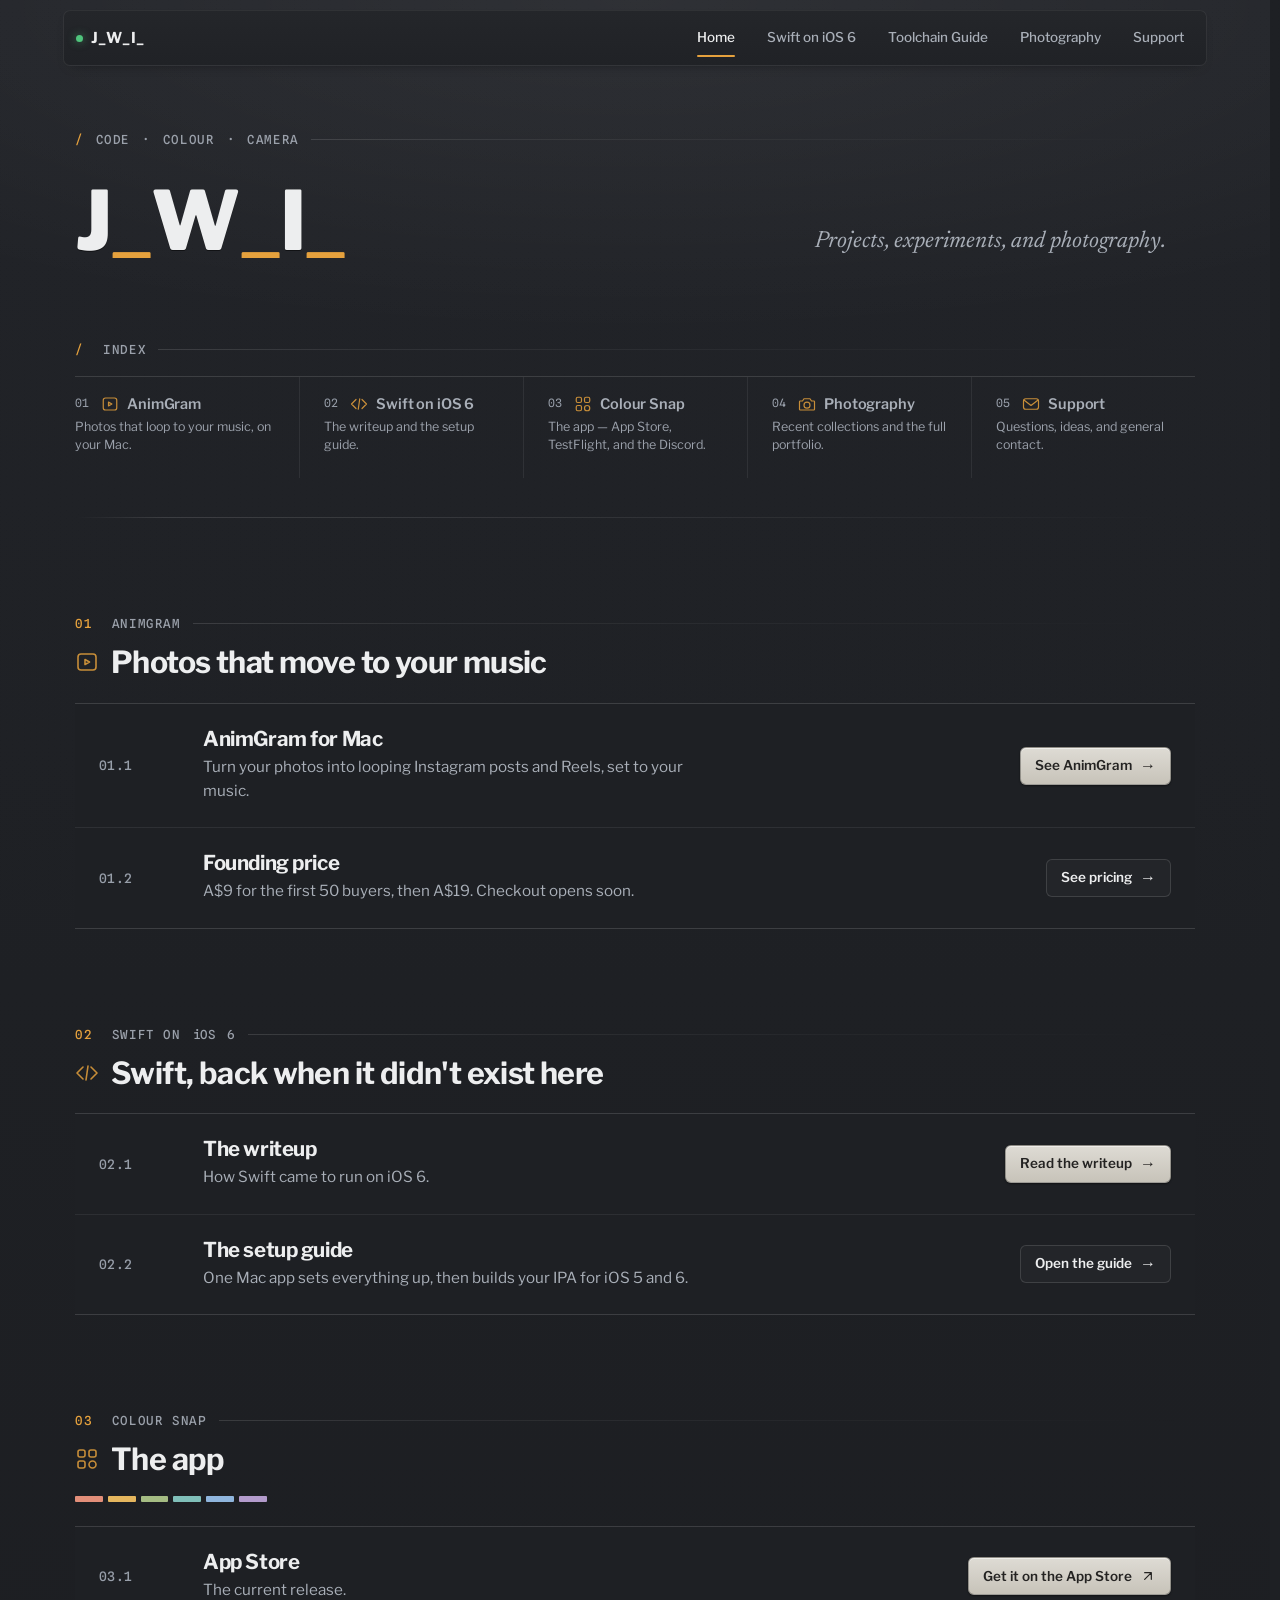
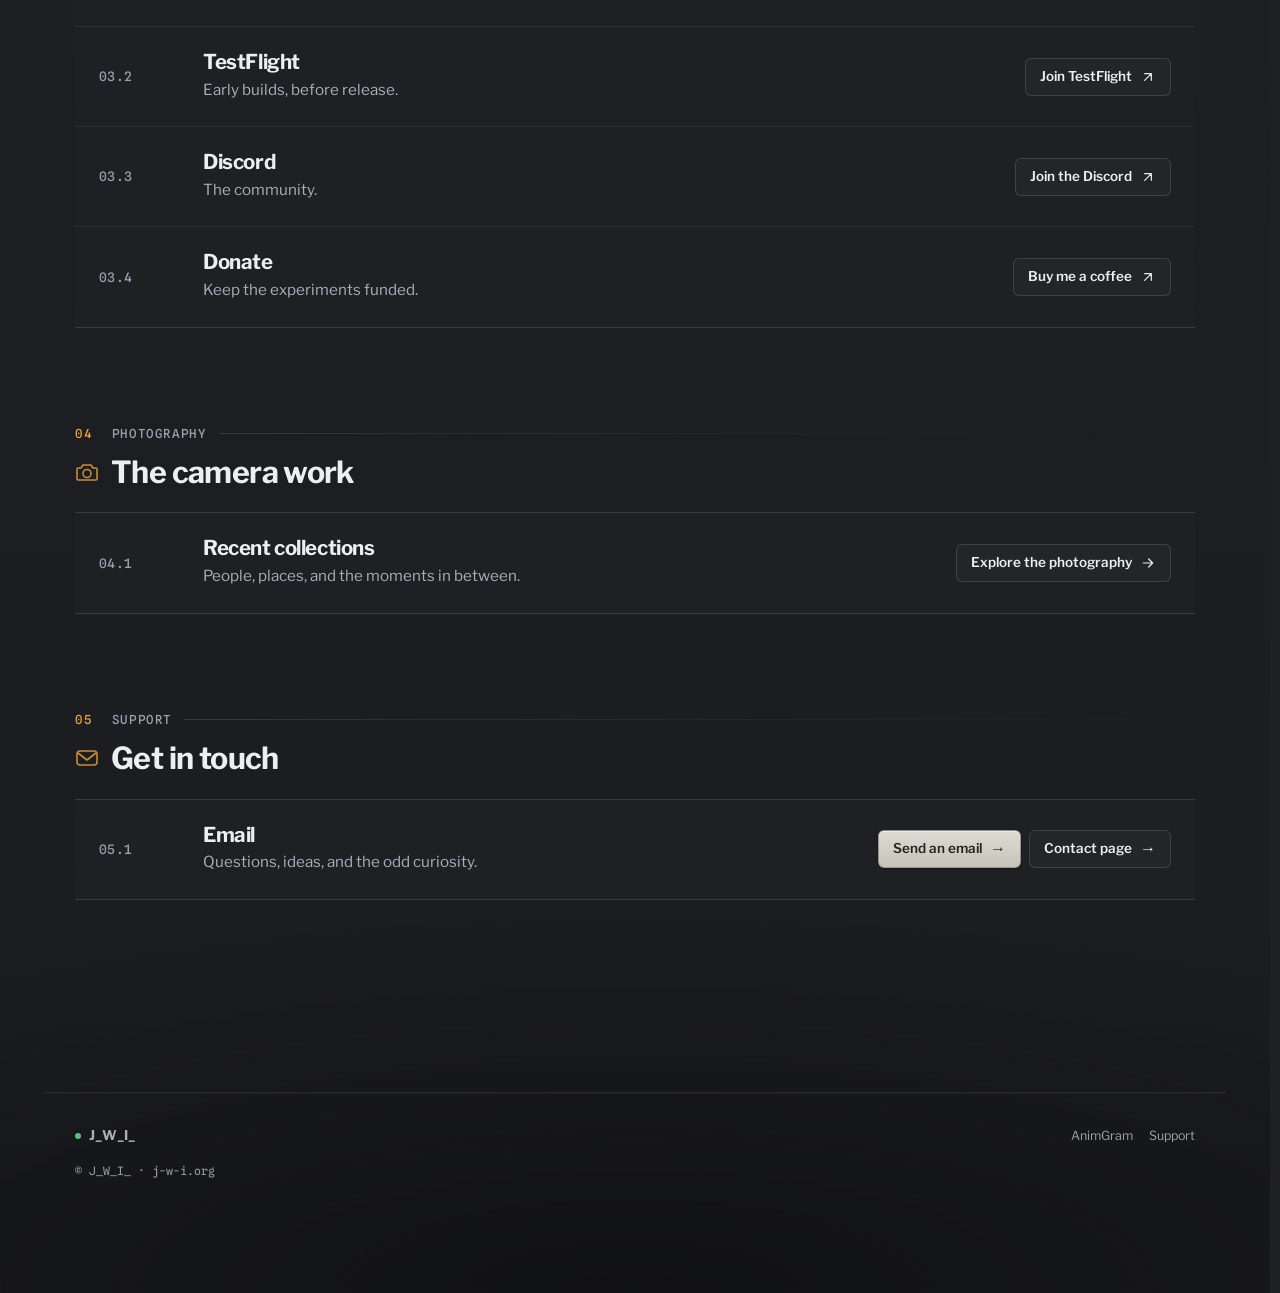
==== commit 52136be2: "Setup guide: walk through the Legacy Swift Development Kit (7 steps, Native/Modern); tighten home an" ====
--- a/index.html
+++ b/index.html
@@ -57,7 +57,7 @@
           <a href="#swift">
             <span class="n">02</span>
             <span class="t"><svg class="index-icon" aria-hidden="true" focusable="false" width="18" height="18" viewBox="0 0 24 24" fill="none" stroke="currentColor" stroke-width="1.6" stroke-linecap="round" stroke-linejoin="round"><path d="m8 6-6 6 6 6m8-12 6 6-6 6m-3-13-2 14"/></svg>Swift on iOS 6</span>
-            <span class="d">A technical note, plus the interactive setup guide.</span>
+            <span class="d">The writeup and the setup guide.</span>
           </a>
           <a href="#snap">
             <span class="n">03</span>
@@ -117,7 +117,7 @@
           <span class="index-num" aria-hidden="true">02.1</span>
           <div>
             <h3 class="index-title">The writeup</h3>
-            <p class="index-desc">How Swift came to run on iOS 6 — the long story.</p>
+            <p class="index-desc">How Swift came to run on iOS 6.</p>
           </div>
           <div class="index-links">
             <a class="btn btn-primary" href="swiftios6.html"><span class="btn-label">Read the writeup</span><span class="action-arrow" aria-hidden="true">→</span></a>
@@ -127,7 +127,7 @@
           <span class="index-num" aria-hidden="true">02.2</span>
           <div>
             <h3 class="index-title">The setup guide</h3>
-            <p class="index-desc">Install the toolchain, set up your project, and build your first IPA.</p>
+            <p class="index-desc">One Mac app sets everything up, then builds your IPA for iOS 5 and 6.</p>
           </div>
           <div class="index-links">
             <a class="btn btn-ghost" href="swiftonios6guidepart1.html"><span class="btn-label">Open the guide</span><span class="action-arrow" aria-hidden="true">→</span></a>
